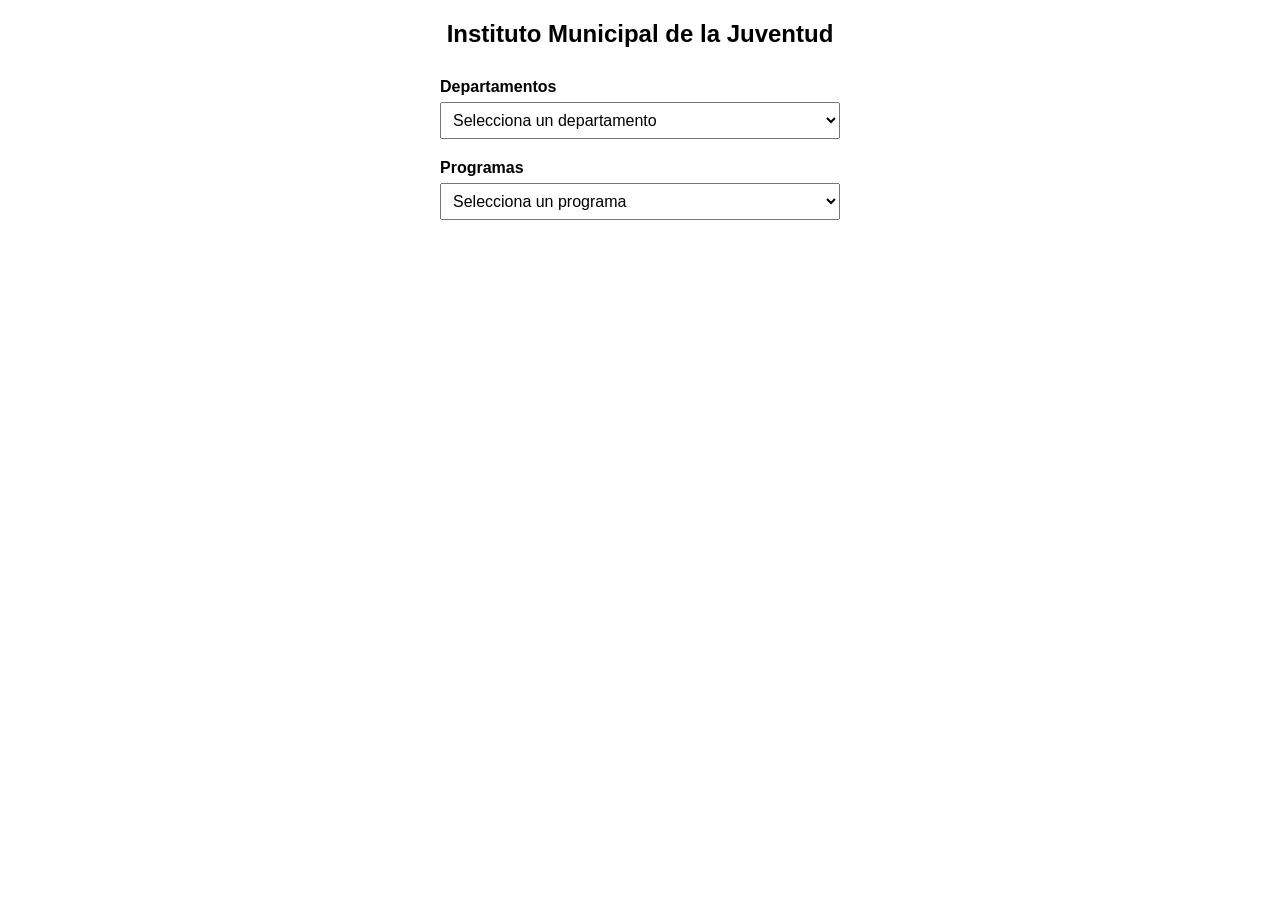
==== index.html @ 20d32fb5 "updated" ====
<!DOCTYPE html>
<html lang="es">
<head>
    <meta charset="UTF-8">
    <meta name="viewport" content="width=device-width, initial-scale=1.0">
    <title>Instituto Municipal de la Juventud</title>
    <link rel="stylesheet" href="style.css">
</head>
<body>
    <header>
        <h1>Instituto Municipal de la Juventud</h1>
    </header>

    <main>
        <div class="dropdown-container">
            <div class="dropdown">
                <label for="departamentos">Departamentos</label>
                <select id="departamentos">
                    <option value="" disabled selected>Selecciona un departamento</option>
                    <option value="servicio-social">Servicio social y prácticas</option>
                    <option value="bolsa-empleo">Bolsa de Empleo</option>
                    <option value="mercado-emprendedor">Mercado Emprendedor</option>
                    <option value="bonos-transporte">Bonos de transporte</option>
                    <option value="requisiciones">Requisiciones</option>
                </select>
            </div>

            <div class="dropdown">
                <label for="programas">Programas</label>
                <select id="programas">
                    <option value="" disabled selected>Selecciona un programa</option>
                    <option value="tarjeta-latido">Tarjeta latido joven</option>
                    <option value="descuento-ujed">Descuento UJED</option>
                    <option value="descuento-trilingue">Descuento C Universitario Trilingüe</option>
                    <option value="consultas-psicologicas">Consultas psicológicas</option>
                </select>
            </div>
        </div>
    </main>
</body>
</html>
---- style.css ----
* {
    margin: 0;
    padding: 0;
    box-sizing: border-box;
}

body {
    font-family: Arial, sans-serif;
    padding: 20px;
}

header {
    text-align: center;
    margin-bottom: 30px;
}

h1 {
    font-size: 1.5rem;
}

.dropdown-container {
    max-width: 400px;
    margin: 0 auto;
    display: flex;
    flex-direction: column;
    gap: 20px;
}

.dropdown {
    display: flex;
    flex-direction: column;
    gap: 6px;
}

label {
    font-weight: bold;
}

select {
    padding: 8px;
    font-size: 1rem;
}
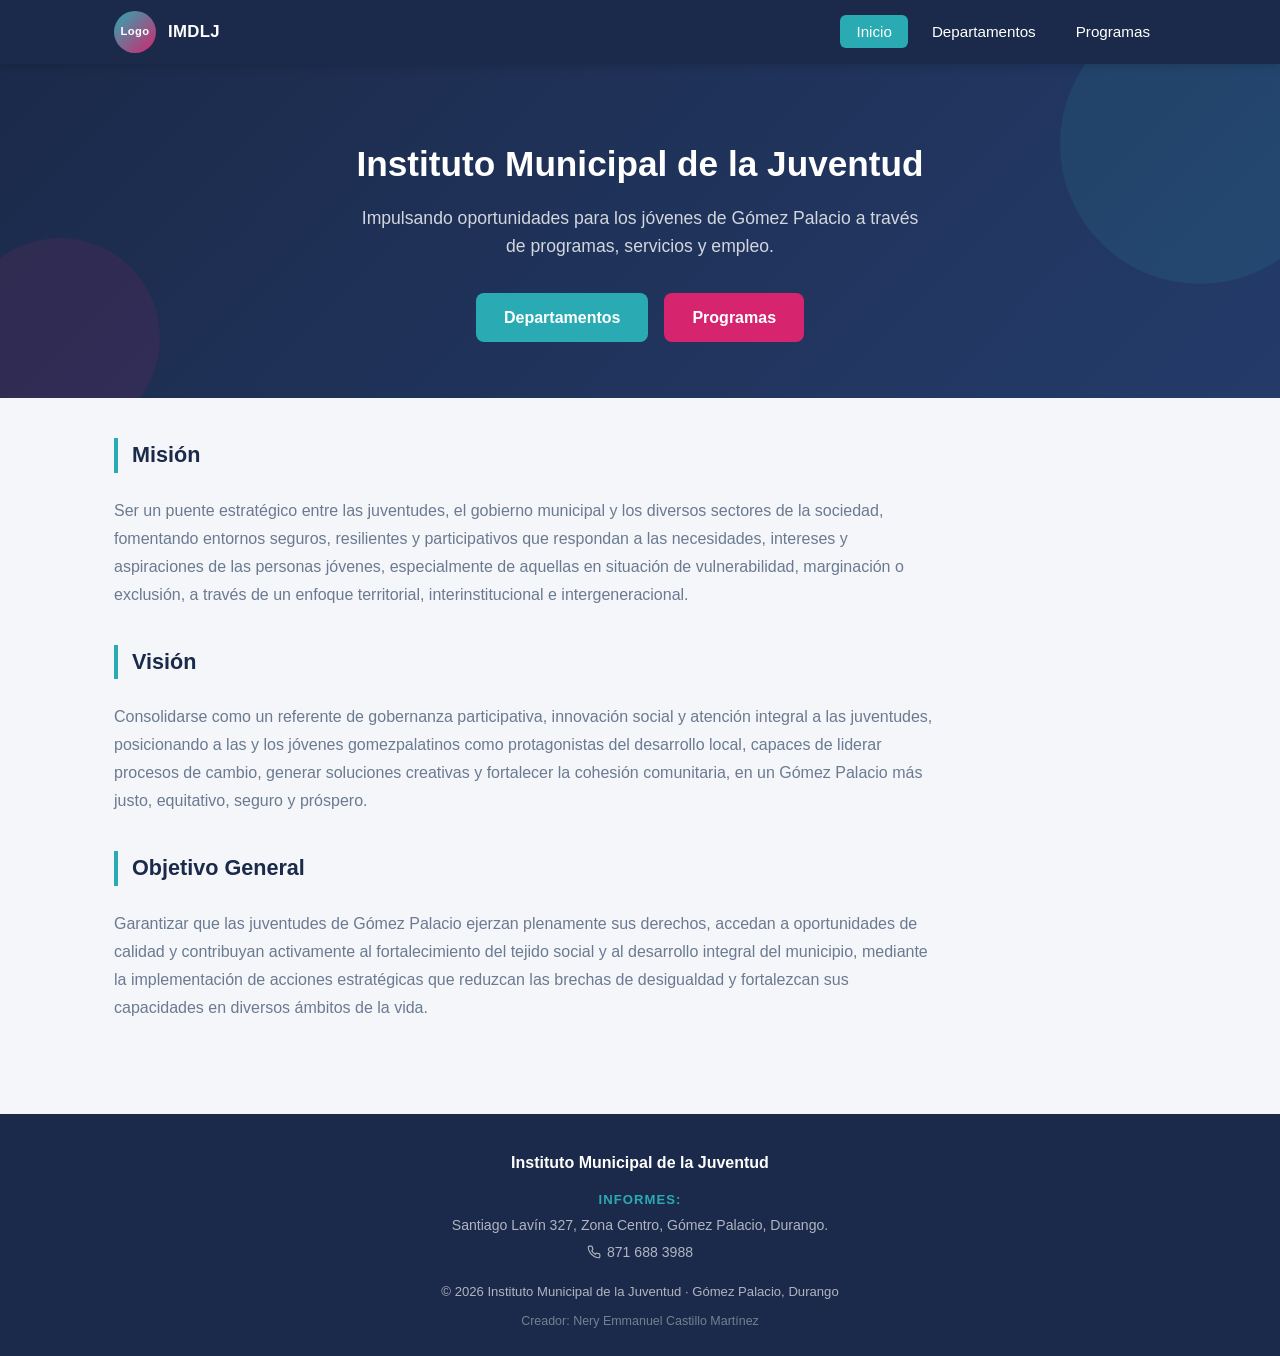
==== commit c7e46add: "I didn't do shit" ====
--- a/index.html
+++ b/index.html
@@ -3,39 +3,81 @@
 <head>
     <meta charset="UTF-8">
     <meta name="viewport" content="width=device-width, initial-scale=1.0">
+    <meta name="description" content="Instituto Municipal de la Juventud – Departamentos y programas para jóvenes en Gómez Palacio.">
     <title>Instituto Municipal de la Juventud</title>
     <link rel="stylesheet" href="style.css">
 </head>
 <body>
-    <header>
-        <h1>Instituto Municipal de la Juventud</h1>
+
+    <!-- ===== HEADER ===== -->
+    <header role="banner">
+        <div class="header-inner">
+            <a href="index.html" class="logo-area" aria-label="Inicio - Instituto Municipal de la Juventud">
+                <img src="Images/Logo.png" alt="Logo" class="logo-img" onerror="this.style.display='none'; this.nextElementSibling.style.display='flex';">
+                <div class="logo-fallback" aria-hidden="true">Logo</div>
+                <span class="logo-text">IMDLJ</span>
+            </a>
+            <nav aria-label="Navegación principal">
+                <ul>
+                    <li><a href="index.html" class="active">Inicio</a></li>
+                    <li><a href="departamentos.html">Departamentos</a></li>
+                    <li><a href="programas.html">Programas</a></li>
+                </ul>
+            </nav>
+        </div>
     </header>
 
-    <main>
-        <div class="dropdown-container">
-            <div class="dropdown">
-                <label for="departamentos">Departamentos</label>
-                <select id="departamentos">
-                    <option value="" disabled selected>Selecciona un departamento</option>
-                    <option value="servicio-social">Servicio social y prácticas</option>
-                    <option value="bolsa-empleo">Bolsa de Empleo</option>
-                    <option value="mercado-emprendedor">Mercado Emprendedor</option>
-                    <option value="bonos-transporte">Bonos de transporte</option>
-                    <option value="requisiciones">Requisiciones</option>
-                </select>
+    <!-- ===== HERO ===== -->
+    <section class="hero" aria-label="Bienvenida">
+        <h1>Instituto Municipal de la Juventud</h1>
+        <p>Impulsando oportunidades para los jóvenes de Gómez Palacio a través de programas, servicios y empleo.</p>
+
+        <div class="quick-links">
+            <a href="departamentos.html" class="quick-link-btn teal">Departamentos</a>
+            <a href="programas.html" class="quick-link-btn magenta">Programas</a>
+        </div>
+    </section>
+
+    <!-- ===== MAIN CONTENT ===== -->
+    <main class="content" id="main-content">
+
+        <section class="text-block" aria-labelledby="mision-title">
+            <h2 id="mision-title" class="section-heading">Misión</h2>
+            <p>Ser un puente estratégico entre las juventudes, el gobierno municipal y los diversos sectores de la sociedad, fomentando entornos seguros, resilientes y participativos que respondan a las necesidades, intereses y aspiraciones de las personas jóvenes, especialmente de aquellas en situación de vulnerabilidad, marginación o exclusión, a través de un enfoque territorial, interinstitucional e intergeneracional.</p>
+        </section>
+
+        <section class="text-block" aria-labelledby="vision-title">
+            <h2 id="vision-title" class="section-heading">Visión</h2>
+            <p>Consolidarse como un referente de gobernanza participativa, innovación social y atención integral a las juventudes, posicionando a las y los jóvenes gomezpalatinos como protagonistas del desarrollo local, capaces de liderar procesos de cambio, generar soluciones creativas y fortalecer la cohesión comunitaria, en un Gómez Palacio más justo, equitativo, seguro y próspero.</p>
+        </section>
+
+        <section class="text-block" aria-labelledby="objetivo-title">
+            <h2 id="objetivo-title" class="section-heading">Objetivo General</h2>
+            <p>Garantizar que las juventudes de Gómez Palacio ejerzan plenamente sus derechos, accedan a oportunidades de calidad y contribuyan activamente al fortalecimiento del tejido social y al desarrollo integral del municipio, mediante la implementación de acciones estratégicas que reduzcan las brechas de desigualdad y fortalezcan sus capacidades en diversos ámbitos de la vida.</p>
+        </section>
+
+    </main>
+
+    <!-- ===== FOOTER ===== -->
+    <footer role="contentinfo">
+        <div class="footer-inner">
+            <p class="footer-title"><strong>Instituto Municipal de la Juventud</strong></p>
+
+            <div class="footer-info">
+                <p class="footer-label">INFORMES:</p>
+                <address>
+                    Santiago Lavín 327, Zona Centro, Gómez Palacio, Durango.
+                </address>
+                <p class="footer-phone">
+                    <svg class="phone-icon" aria-hidden="true" xmlns="http://www.w3.org/2000/svg" width="14" height="14" viewBox="0 0 24 24" fill="none" stroke="currentColor" stroke-width="2" stroke-linecap="round" stroke-linejoin="round"><path d="M22 16.92v3a2 2 0 0 1-2.18 2 19.79 19.79 0 0 1-8.63-3.07 19.5 19.5 0 0 1-6-6A19.79 19.79 0 0 1 2.12 4.18 2 2 0 0 1 4.11 2h3a2 2 0 0 1 2 1.72 12.84 12.84 0 0 0 .7 2.81 2 2 0 0 1-.45 2.11L8.09 9.91a16 16 0 0 0 6 6l1.27-1.27a2 2 0 0 1 2.11-.45 12.84 12.84 0 0 0 2.81.7A2 2 0 0 1 22 16.92z"/></svg>
+                    871 688 3988
+                </p>
             </div>
 
-            <div class="dropdown">
-                <label for="programas">Programas</label>
-                <select id="programas">
-                    <option value="" disabled selected>Selecciona un programa</option>
-                    <option value="tarjeta-latido">Tarjeta latido joven</option>
-                    <option value="descuento-ujed">Descuento UJED</option>
-                    <option value="descuento-trilingue">Descuento C Universitario Trilingüe</option>
-                    <option value="consultas-psicologicas">Consultas psicológicas</option>
-                </select>
-            </div>
+            <p class="footer-copy">&copy; 2026 Instituto Municipal de la Juventud · Gómez Palacio, Durango</p>
+            <p class="footer-credit">Creador: Nery Emmanuel Castillo Martínez</p>
         </div>
-    </main>
+    </footer>
+
 </body>
 </html>
--- a/style.css
+++ b/style.css
@@ -1,42 +1,489 @@
-* {
+/* ===== RESET & BASE ===== */
+*, *::before, *::after {
     margin: 0;
     padding: 0;
     box-sizing: border-box;
 }
 
+:root {
+    --navy: #1B2A4A;
+    --teal: #2AABB3;
+    --magenta: #D6246E;
+    --green: #8BC34A;
+    --yellow: #F5C842;
+    --light: #F4F6FA;
+    --white: #FFFFFF;
+    --gray: #6B7A90;
+    --card-shadow: 0 2px 12px rgba(27, 42, 74, 0.10);
+    --card-hover-shadow: 0 6px 24px rgba(27, 42, 74, 0.18);
+    --transition: 0.3s ease;
+}
+
+html {
+    scroll-behavior: smooth;
+}
+
 body {
-    font-family: Arial, sans-serif;
-    padding: 20px;
-}
-
+    font-family: 'Segoe UI', Arial, sans-serif;
+    background: var(--light);
+    color: var(--navy);
+    line-height: 1.6;
+    min-height: 100vh;
+    display: flex;
+    flex-direction: column;
+}
+
+a {
+    text-decoration: none;
+    color: inherit;
+}
+
+/* ===== HEADER / NAV ===== */
 header {
+    background: var(--navy);
+    color: var(--white);
+    position: sticky;
+    top: 0;
+    z-index: 100;
+    box-shadow: 0 2px 8px rgba(0,0,0,0.15);
+}
+
+.header-inner {
+    max-width: 1100px;
+    margin: 0 auto;
+    padding: 0 24px;
+    display: flex;
+    align-items: center;
+    justify-content: space-between;
+    height: 64px;
+}
+
+.logo-area {
+    display: flex;
+    align-items: center;
+    gap: 12px;
+}
+
+.logo-img {
+    width: 42px;
+    height: 42px;
+    border-radius: 50%;
+    object-fit: cover;
+    flex-shrink: 0;
+}
+
+.logo-fallback {
+    width: 42px;
+    height: 42px;
+    border-radius: 50%;
+    background: linear-gradient(135deg, var(--teal), var(--magenta));
+    display: none;
+    align-items: center;
+    justify-content: center;
+    font-weight: 800;
+    font-size: 0.7rem;
+    color: var(--white);
+    flex-shrink: 0;
+    letter-spacing: 0.04em;
+}
+
+.logo-text {
+    font-size: 1.05rem;
+    font-weight: 700;
+    letter-spacing: 0.02em;
+}
+
+nav ul {
+    list-style: none;
+    display: flex;
+    gap: 8px;
+}
+
+nav a {
+    padding: 8px 16px;
+    border-radius: 6px;
+    font-size: 0.95rem;
+    font-weight: 500;
+    transition: background var(--transition), color var(--transition);
+}
+
+nav a:hover,
+nav a:focus-visible {
+    background: var(--teal);
+    color: var(--white);
+    outline: none;
+}
+
+nav a.active {
+    background: var(--teal);
+    color: var(--white);
+}
+
+/* ===== HERO SECTION ===== */
+.hero {
+    background: linear-gradient(135deg, var(--navy) 0%, #243b6a 100%);
+    color: var(--white);
     text-align: center;
-    margin-bottom: 30px;
-}
-
-h1 {
-    font-size: 1.5rem;
-}
-
-.dropdown-container {
-    max-width: 400px;
+    padding: 72px 24px 56px;
+    position: relative;
+    overflow: hidden;
+}
+
+.hero::before {
+    content: '';
+    position: absolute;
+    top: -60px;
+    right: -60px;
+    width: 280px;
+    height: 280px;
+    background: var(--teal);
+    opacity: 0.12;
+    border-radius: 50%;
+    animation: float 6s ease-in-out infinite;
+}
+
+.hero::after {
+    content: '';
+    position: absolute;
+    bottom: -40px;
+    left: -40px;
+    width: 200px;
+    height: 200px;
+    background: var(--magenta);
+    opacity: 0.10;
+    border-radius: 50%;
+    animation: float 8s ease-in-out infinite reverse;
+}
+
+@keyframes float {
+    0%, 100% { transform: translateY(0); }
+    50% { transform: translateY(-20px); }
+}
+
+.hero h1 {
+    font-size: 2.2rem;
+    font-weight: 800;
+    margin-bottom: 12px;
+    position: relative;
+    z-index: 1;
+}
+
+.hero p {
+    font-size: 1.1rem;
+    color: rgba(255,255,255,0.8);
+    max-width: 560px;
     margin: 0 auto;
+    position: relative;
+    z-index: 1;
+}
+
+/* ===== PAGE TITLE (for inner pages) ===== */
+.page-title {
+    background: linear-gradient(135deg, var(--navy) 0%, #243b6a 100%);
+    color: var(--white);
+    text-align: center;
+    padding: 44px 24px 36px;
+    position: relative;
+    overflow: hidden;
+}
+
+.page-title::before {
+    content: '';
+    position: absolute;
+    top: -40px;
+    right: -40px;
+    width: 180px;
+    height: 180px;
+    background: var(--teal);
+    opacity: 0.10;
+    border-radius: 50%;
+    animation: float 6s ease-in-out infinite;
+}
+
+.page-title h1 {
+    font-size: 1.8rem;
+    font-weight: 800;
+    position: relative;
+    z-index: 1;
+}
+
+.page-title p {
+    color: rgba(255,255,255,0.7);
+    margin-top: 6px;
+    position: relative;
+    z-index: 1;
+}
+
+/* ===== CONTENT SECTION ===== */
+.content {
+    flex: 1;
+    max-width: 1100px;
+    width: 100%;
+    margin: 0 auto;
+    padding: 40px 24px 56px;
+}
+
+.section-heading {
+    font-size: 1.35rem;
+    font-weight: 700;
+    margin-bottom: 24px;
+    padding-left: 14px;
+    border-left: 4px solid var(--teal);
+}
+
+/* ===== CARD GRID ===== */
+.card-grid {
+    display: flex;
+    flex-wrap: wrap;
+    gap: 20px;
+}
+
+.card-grid + .section-heading {
+    margin-top: 48px;
+}
+
+/* ===== CARDS ===== */
+.card {
+    flex: 1 1 260px;
+    max-width: 340px;
+    background: var(--white);
+    border-radius: 10px;
+    box-shadow: var(--card-shadow);
+    padding: 28px 24px 22px;
     display: flex;
     flex-direction: column;
-    gap: 20px;
-}
-
-.dropdown {
+    gap: 10px;
+    transition: transform var(--transition), box-shadow var(--transition);
+    cursor: pointer;
+    position: relative;
+    overflow: hidden;
+    animation: fadeUp 0.5s ease both;
+}
+
+.card:nth-child(1) { animation-delay: 0.05s; }
+.card:nth-child(2) { animation-delay: 0.10s; }
+.card:nth-child(3) { animation-delay: 0.15s; }
+.card:nth-child(4) { animation-delay: 0.20s; }
+.card:nth-child(5) { animation-delay: 0.25s; }
+
+@keyframes fadeUp {
+    from {
+        opacity: 0;
+        transform: translateY(18px);
+    }
+    to {
+        opacity: 1;
+        transform: translateY(0);
+    }
+}
+
+.card::before {
+    content: '';
+    position: absolute;
+    top: 0;
+    left: 0;
+    width: 100%;
+    height: 4px;
+    background: var(--teal);
+    transform: scaleX(0);
+    transform-origin: left;
+    transition: transform var(--transition);
+}
+
+.card:hover::before,
+.card:focus-within::before {
+    transform: scaleX(1);
+}
+
+.card:hover,
+.card:focus-within {
+    transform: translateY(-4px);
+    box-shadow: var(--card-hover-shadow);
+}
+
+.card-icon {
+    width: 40px;
+    height: 40px;
+    border-radius: 8px;
+    display: flex;
+    align-items: center;
+    justify-content: center;
+    font-size: 1.2rem;
+    flex-shrink: 0;
+}
+
+.card-icon.teal    { background: rgba(42,171,179,0.14); color: var(--teal); }
+.card-icon.magenta { background: rgba(214,36,110,0.12); color: var(--magenta); }
+.card-icon.green   { background: rgba(139,195,74,0.15); color: var(--green); }
+.card-icon.yellow  { background: rgba(245,200,66,0.18); color: #b8960e; }
+.card-icon.navy    { background: rgba(27,42,74,0.10);  color: var(--navy); }
+
+.card h3 {
+    font-size: 1.05rem;
+    font-weight: 700;
+}
+
+.card p {
+    font-size: 0.9rem;
+    color: var(--gray);
+    flex: 1;
+}
+
+.card-link {
+    display: inline-flex;
+    align-items: center;
+    gap: 4px;
+    font-size: 0.88rem;
+    font-weight: 600;
+    color: var(--teal);
+    margin-top: 4px;
+    transition: gap var(--transition);
+}
+
+.card:hover .card-link {
+    gap: 8px;
+}
+
+.card-link::after {
+    content: '→';
+}
+
+/* ===== QUICK LINKS (home page) ===== */
+.quick-links {
+    display: flex;
+    gap: 16px;
+    margin-top: 32px;
+    justify-content: center;
+    flex-wrap: wrap;
+}
+
+.quick-link-btn {
+    display: inline-block;
+    padding: 12px 28px;
+    border-radius: 8px;
+    font-weight: 600;
+    font-size: 1rem;
+    transition: transform var(--transition), box-shadow var(--transition);
+}
+
+.quick-link-btn:hover,
+.quick-link-btn:focus-visible {
+    transform: translateY(-2px);
+    box-shadow: 0 4px 14px rgba(0,0,0,0.15);
+    outline: none;
+}
+
+.quick-link-btn.teal {
+    background: var(--teal);
+    color: var(--white);
+}
+
+.quick-link-btn.magenta {
+    background: var(--magenta);
+    color: var(--white);
+}
+
+/* ===== TEXT BLOCKS (index page) ===== */
+.text-block {
+    margin-bottom: 36px;
+    animation: fadeUp 0.5s ease both;
+}
+
+.text-block:nth-of-type(1) { animation-delay: 0.05s; }
+.text-block:nth-of-type(2) { animation-delay: 0.15s; }
+.text-block:nth-of-type(3) { animation-delay: 0.25s; }
+
+.text-block p {
+    font-size: 1rem;
+    color: var(--gray);
+    line-height: 1.75;
+    max-width: 820px;
+}
+
+/* ===== FOOTER ===== */
+footer {
+    background: var(--navy);
+    color: rgba(255,255,255,0.65);
+    text-align: center;
+    padding: 36px 24px 24px;
+    font-size: 0.88rem;
+    margin-top: auto;
+}
+
+.footer-inner {
+    max-width: 700px;
+    margin: 0 auto;
     display: flex;
     flex-direction: column;
+    gap: 10px;
+}
+
+footer strong {
+    color: var(--white);
+}
+
+.footer-title {
+    font-size: 1rem;
+    margin-bottom: 4px;
+}
+
+.footer-info {
+    display: flex;
+    flex-direction: column;
+    gap: 4px;
+}
+
+.footer-label {
+    font-weight: 700;
+    color: var(--teal);
+    font-size: 0.82rem;
+    letter-spacing: 0.08em;
+}
+
+footer address {
+    font-style: normal;
+}
+
+.footer-phone {
+    display: inline-flex;
+    align-items: center;
     gap: 6px;
-}
-
-label {
-    font-weight: bold;
-}
-
-select {
-    padding: 8px;
-    font-size: 1rem;
-}
+    justify-content: center;
+}
+
+.phone-icon {
+    flex-shrink: 0;
+}
+
+.footer-copy {
+    margin-top: 8px;
+    font-size: 0.82rem;
+}
+
+.footer-credit {
+    font-size: 0.78rem;
+    color: rgba(255,255,255,0.4);
+}
+
+/* ===== RESPONSIVE ===== */
+@media (max-width: 680px) {
+    .header-inner {
+        flex-direction: column;
+        height: auto;
+        padding: 12px 16px;
+        gap: 8px;
+    }
+    nav ul {
+        flex-wrap: wrap;
+        justify-content: center;
+    }
+    .hero {
+        padding: 48px 16px 36px;
+    }
+    .hero h1 {
+        font-size: 1.6rem;
+    }
+    .card {
+        max-width: 100%;
+    }
+}
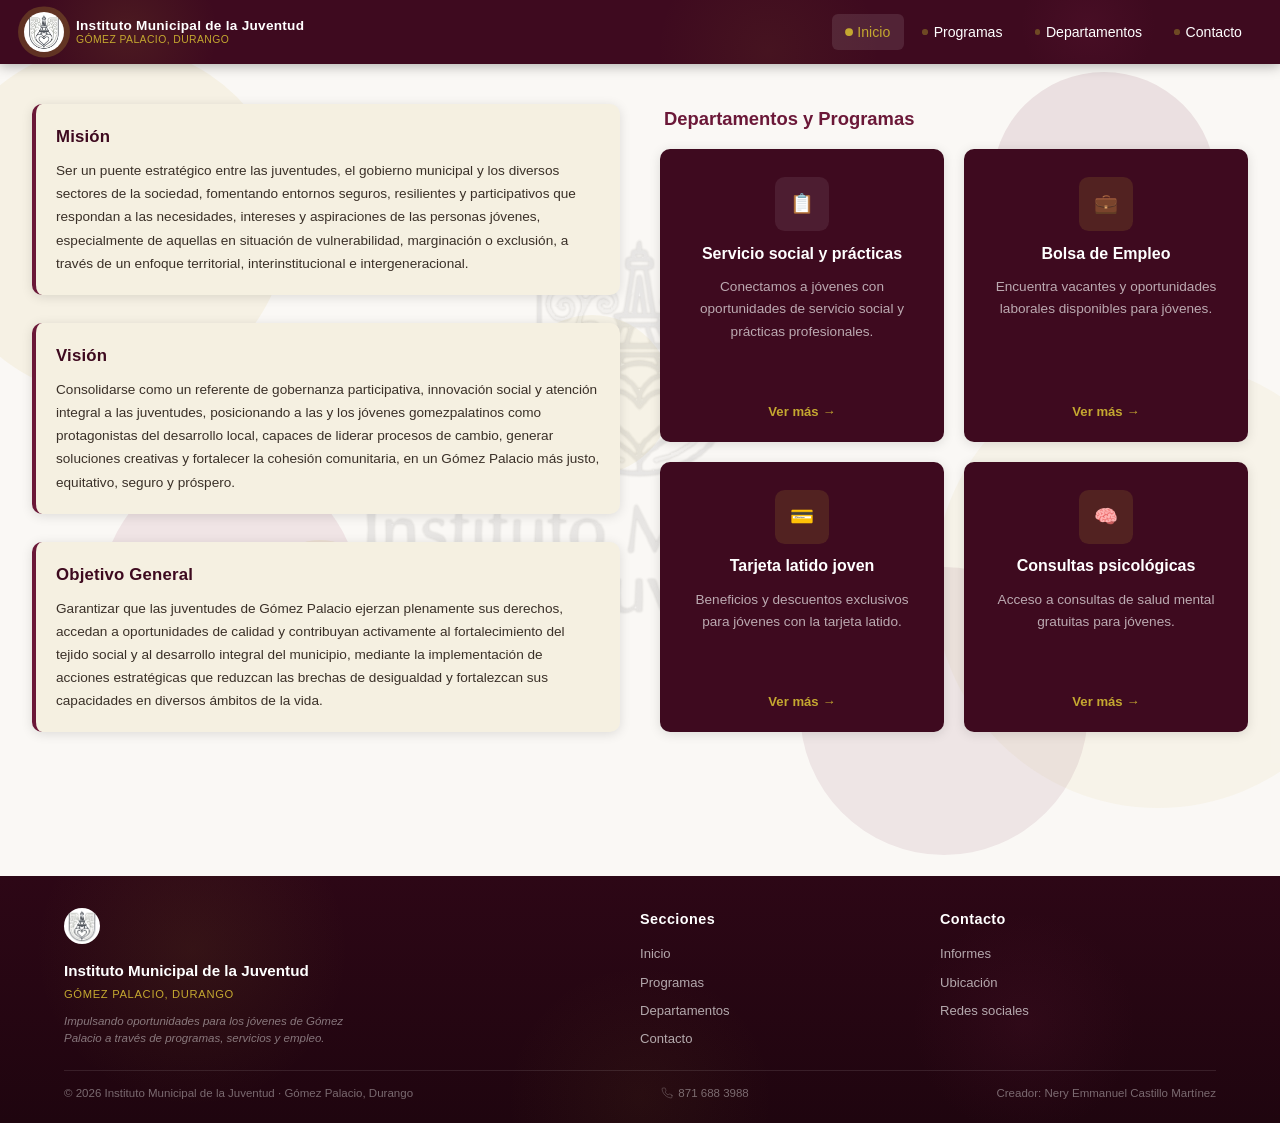
==== commit 7309ad83: "updated" ====
--- a/index.html
+++ b/index.html
@@ -1,83 +1,185 @@
 <!DOCTYPE html>
 <html lang="es">
+
 <head>
     <meta charset="UTF-8">
     <meta name="viewport" content="width=device-width, initial-scale=1.0">
-    <meta name="description" content="Instituto Municipal de la Juventud – Departamentos y programas para jóvenes en Gómez Palacio.">
+    <meta name="description"
+        content="Instituto Municipal de la Juventud – Departamentos y programas para jóvenes en Gómez Palacio.">
     <title>Instituto Municipal de la Juventud</title>
     <link rel="stylesheet" href="style.css">
 </head>
+
 <body>
+
+    <!-- ===== DECORATIVE BACKGROUND CIRCLES ===== -->
+    <div class="bg-circles" aria-hidden="true">
+        <div class="circle c1"></div>
+        <div class="circle c2"></div>
+        <div class="circle c3"></div>
+        <div class="circle c4"></div>
+        <div class="circle c5"></div>
+        <div class="circle c6"></div>
+        <div class="circle c7"></div>
+    </div>
 
     <!-- ===== HEADER ===== -->
     <header role="banner">
         <div class="header-inner">
             <a href="index.html" class="logo-area" aria-label="Inicio - Instituto Municipal de la Juventud">
-                <img src="Images/Logo.png" alt="Logo" class="logo-img" onerror="this.style.display='none'; this.nextElementSibling.style.display='flex';">
+                <img src="Images/Logo2.png" alt="Logo" class="logo-img"
+                    onerror="this.style.display='none'; this.nextElementSibling.style.display='flex';">
                 <div class="logo-fallback" aria-hidden="true">Logo</div>
-                <span class="logo-text">IMDLJ</span>
+                <div class="logo-text-group">
+                    <span class="logo-title">Instituto Municipal de la Juventud</span>
+                    <span class="logo-subtitle">Gómez Palacio, Durango</span>
+                </div>
             </a>
             <nav aria-label="Navegación principal">
                 <ul>
                     <li><a href="index.html" class="active">Inicio</a></li>
+                    <li><a href="programas.html">Programas</a></li>
                     <li><a href="departamentos.html">Departamentos</a></li>
-                    <li><a href="programas.html">Programas</a></li>
+                    <li><a href="contactos.html">Contacto</a></li>
                 </ul>
             </nav>
         </div>
     </header>
 
-    <!-- ===== HERO ===== -->
-    <section class="hero" aria-label="Bienvenida">
-        <h1>Instituto Municipal de la Juventud</h1>
-        <p>Impulsando oportunidades para los jóvenes de Gómez Palacio a través de programas, servicios y empleo.</p>
+    <!-- ===== LANDING LAYOUT ===== -->
+    <main class="landing" id="main-content">
 
-        <div class="quick-links">
-            <a href="departamentos.html" class="quick-link-btn teal">Departamentos</a>
-            <a href="programas.html" class="quick-link-btn magenta">Programas</a>
+        <!-- Left column: Misión / Visión / Objetivo -->
+        <div class="text-column">
+
+            <section class="text-block" aria-labelledby="mision-title">
+                <h2 id="mision-title">Misión</h2>
+                <p>Ser un puente estratégico entre las juventudes, el gobierno municipal y los diversos sectores de la
+                    sociedad, fomentando entornos seguros, resilientes y participativos que respondan a las necesidades,
+                    intereses y aspiraciones de las personas jóvenes, especialmente de aquellas en situación de
+                    vulnerabilidad, marginación o exclusión, a través de un enfoque territorial, interinstitucional e
+                    intergeneracional.</p>
+            </section>
+
+            <section class="text-block" aria-labelledby="vision-title">
+                <h2 id="vision-title">Visión</h2>
+                <p>Consolidarse como un referente de gobernanza participativa, innovación social y atención integral a
+                    las juventudes, posicionando a las y los jóvenes gomezpalatinos como protagonistas del desarrollo
+                    local, capaces de liderar procesos de cambio, generar soluciones creativas y fortalecer la cohesión
+                    comunitaria, en un Gómez Palacio más justo, equitativo, seguro y próspero.</p>
+            </section>
+
+            <section class="text-block" aria-labelledby="objetivo-title">
+                <h2 id="objetivo-title">Objetivo General</h2>
+                <p>Garantizar que las juventudes de Gómez Palacio ejerzan plenamente sus derechos, accedan a
+                    oportunidades de calidad y contribuyan activamente al fortalecimiento del tejido social y al
+                    desarrollo integral del municipio, mediante la implementación de acciones estratégicas que reduzcan
+                    las brechas de desigualdad y fortalezcan sus capacidades en diversos ámbitos de la vida.</p>
+            </section>
+
         </div>
-    </section>
 
-    <!-- ===== MAIN CONTENT ===== -->
-    <main class="content" id="main-content">
+        <!-- Right column: 4 cards in a grid -->
+        <div class="cards-column" aria-label="Departamentos y Programas">
 
-        <section class="text-block" aria-labelledby="mision-title">
-            <h2 id="mision-title" class="section-heading">Misión</h2>
-            <p>Ser un puente estratégico entre las juventudes, el gobierno municipal y los diversos sectores de la sociedad, fomentando entornos seguros, resilientes y participativos que respondan a las necesidades, intereses y aspiraciones de las personas jóvenes, especialmente de aquellas en situación de vulnerabilidad, marginación o exclusión, a través de un enfoque territorial, interinstitucional e intergeneracional.</p>
-        </section>
+            <h2 class="cards-column-title">Departamentos y Programas</h2>
 
-        <section class="text-block" aria-labelledby="vision-title">
-            <h2 id="vision-title" class="section-heading">Visión</h2>
-            <p>Consolidarse como un referente de gobernanza participativa, innovación social y atención integral a las juventudes, posicionando a las y los jóvenes gomezpalatinos como protagonistas del desarrollo local, capaces de liderar procesos de cambio, generar soluciones creativas y fortalecer la cohesión comunitaria, en un Gómez Palacio más justo, equitativo, seguro y próspero.</p>
-        </section>
+            <div class="cards-static-grid" role="list">
 
-        <section class="text-block" aria-labelledby="objetivo-title">
-            <h2 id="objetivo-title" class="section-heading">Objetivo General</h2>
-            <p>Garantizar que las juventudes de Gómez Palacio ejerzan plenamente sus derechos, accedan a oportunidades de calidad y contribuyan activamente al fortalecimiento del tejido social y al desarrollo integral del municipio, mediante la implementación de acciones estratégicas que reduzcan las brechas de desigualdad y fortalezcan sus capacidades en diversos ámbitos de la vida.</p>
-        </section>
+                <article class="card" role="listitem" tabindex="0"
+                    onclick="location.href='departamentos.html#servicio-social'">
+                    <div class="card-icon teal" aria-hidden="true">📋</div>
+                    <h3>Servicio social y prácticas</h3>
+                    <p>Conectamos a jóvenes con oportunidades de servicio social y prácticas profesionales.</p>
+                    <span class="card-link" aria-label="Ver más sobre servicio social">Ver más</span>
+                </article>
+
+                <article class="card" role="listitem" tabindex="0"
+                    onclick="location.href='departamentos.html#bolsa-empleo'">
+                    <div class="card-icon magenta" aria-hidden="true">💼</div>
+                    <h3>Bolsa de Empleo</h3>
+                    <p>Encuentra vacantes y oportunidades laborales disponibles para jóvenes.</p>
+                    <span class="card-link" aria-label="Ver más sobre bolsa de empleo">Ver más</span>
+                </article>
+
+                <article class="card" role="listitem" tabindex="0"
+                    onclick="location.href='programas.html#tarjeta-latido'">
+                    <div class="card-icon yellow" aria-hidden="true">💳</div>
+                    <h3>Tarjeta latido joven</h3>
+                    <p>Beneficios y descuentos exclusivos para jóvenes con la tarjeta latido.</p>
+                    <span class="card-link" aria-label="Ver más sobre tarjeta latido">Ver más</span>
+                </article>
+
+                <article class="card" role="listitem" tabindex="0"
+                    onclick="location.href='programas.html#consultas-psicologicas'">
+                    <div class="card-icon magenta" aria-hidden="true">🧠</div>
+                    <h3>Consultas psicológicas</h3>
+                    <p>Acceso a consultas de salud mental gratuitas para jóvenes.</p>
+                    <span class="card-link" aria-label="Ver más sobre consultas psicológicas">Ver más</span>
+                </article>
+
+            </div>
+
+        </div>
 
     </main>
 
+    <!-- ===== SPACER ===== -->
+    <div class="landing-spacer" aria-hidden="true"></div>
+
     <!-- ===== FOOTER ===== -->
     <footer role="contentinfo">
-        <div class="footer-inner">
-            <p class="footer-title"><strong>Instituto Municipal de la Juventud</strong></p>
+        <div class="footer-grid">
 
-            <div class="footer-info">
-                <p class="footer-label">INFORMES:</p>
-                <address>
-                    Santiago Lavín 327, Zona Centro, Gómez Palacio, Durango.
-                </address>
-                <p class="footer-phone">
-                    <svg class="phone-icon" aria-hidden="true" xmlns="http://www.w3.org/2000/svg" width="14" height="14" viewBox="0 0 24 24" fill="none" stroke="currentColor" stroke-width="2" stroke-linecap="round" stroke-linejoin="round"><path d="M22 16.92v3a2 2 0 0 1-2.18 2 19.79 19.79 0 0 1-8.63-3.07 19.5 19.5 0 0 1-6-6A19.79 19.79 0 0 1 2.12 4.18 2 2 0 0 1 4.11 2h3a2 2 0 0 1 2 1.72 12.84 12.84 0 0 0 .7 2.81 2 2 0 0 1-.45 2.11L8.09 9.91a16 16 0 0 0 6 6l1.27-1.27a2 2 0 0 1 2.11-.45 12.84 12.84 0 0 0 2.81.7A2 2 0 0 1 22 16.92z"/></svg>
-                    871 688 3988
-                </p>
+            <!-- Brand column -->
+            <div class="footer-brand">
+                <img src="Images/Logo2.png" alt="Logo" class="footer-logo"
+                    onerror="this.style.display='none'; this.nextElementSibling.style.display='flex';">
+                <div class="footer-logo-fallback" aria-hidden="true">Logo</div>
+                <p class="footer-brand-name">Instituto Municipal de la Juventud</p>
+                <p class="footer-brand-location">Gómez Palacio, Durango</p>
+                <p class="footer-quote">Impulsando oportunidades para los jóvenes de Gómez Palacio a través de
+                    programas, servicios y empleo.</p>
             </div>
 
-            <p class="footer-copy">&copy; 2026 Instituto Municipal de la Juventud · Gómez Palacio, Durango</p>
-            <p class="footer-credit">Creador: Nery Emmanuel Castillo Martínez</p>
+            <!-- Sections column -->
+            <div class="footer-col">
+                <h4>Secciones</h4>
+                <ul>
+                    <li><a href="index.html">Inicio</a></li>
+                    <li><a href="programas.html">Programas</a></li>
+                    <li><a href="departamentos.html">Departamentos</a></li>
+                    <li><a href="contactos.html">Contacto</a></li>
+                </ul>
+            </div>
+
+            <!-- Contact column -->
+            <div class="footer-col">
+                <h4>Contacto</h4>
+                <ul>
+                    <li><a href="contactos.html">Informes</a></li>
+                    <li><a href="contactos.html">Ubicación</a></li>
+                    <li><a href="contactos.html">Redes sociales</a></li>
+                </ul>
+            </div>
+
+        </div>
+
+        <div class="footer-bottom">
+            <p>&copy; 2026 Instituto Municipal de la Juventud · Gómez Palacio, Durango</p>
+            <p class="footer-phone">
+                <svg class="phone-icon" aria-hidden="true" xmlns="http://www.w3.org/2000/svg" width="12" height="12"
+                    viewBox="0 0 24 24" fill="none" stroke="currentColor" stroke-width="2" stroke-linecap="round"
+                    stroke-linejoin="round">
+                    <path
+                        d="M22 16.92v3a2 2 0 0 1-2.18 2 19.79 19.79 0 0 1-8.63-3.07 19.5 19.5 0 0 1-6-6A19.79 19.79 0 0 1 2.12 4.18 2 2 0 0 1 4.11 2h3a2 2 0 0 1 2 1.72 12.84 12.84 0 0 0 .7 2.81 2 2 0 0 1-.45 2.11L8.09 9.91a16 16 0 0 0 6 6l1.27-1.27a2 2 0 0 1 2.11-.45 12.84 12.84 0 0 0 2.81.7A2 2 0 0 1 22 16.92z" />
+                </svg>
+                871 688 3988
+            </p>
+            <p>Creador: Nery Emmanuel Castillo Martínez</p>
         </div>
     </footer>
 
 </body>
-</html>
+
+</html>
--- a/style.css
+++ b/style.css
@@ -6,17 +6,28 @@
 }
 
 :root {
-    --navy: #1B2A4A;
-    --teal: #2AABB3;
-    --magenta: #D6246E;
-    --green: #8BC34A;
-    --yellow: #F5C842;
-    --light: #F4F6FA;
-    --white: #FFFFFF;
-    --gray: #6B7A90;
-    --card-shadow: 0 2px 12px rgba(27, 42, 74, 0.10);
-    --card-hover-shadow: 0 6px 24px rgba(27, 42, 74, 0.18);
-    --transition: 0.3s ease;
+    font-size: 16px;
+
+    /* — Palette — */
+    --burgundy-deep:  #3E0A1F;
+    --burgundy:       #6B1838;
+    --burgundy-light: #8C2A50;
+    --gold:           #C4A830;
+    --gold-dim:       #9E8828;
+    --black:          #0D0D0D;
+    --off-black:      #1A1A1A;
+    --white:          #FFFFFF;
+    --off-white:      #FAF8F5;
+    --gray:           #6B6B6B;
+    --gray-light:     #B5B5B5;
+
+    /* — Shadows — */
+    --card-shadow:       0 2px 12px rgba(0, 0, 0, 0.12);
+    --card-hover-shadow: 0 8px 32px rgba(62, 10, 31, 0.22);
+
+    /* — Transitions — */
+    --ease: 0.3s ease;
+    --ease-slow: 0.5s ease;
 }
 
 html {
@@ -25,12 +36,39 @@
 
 body {
     font-family: 'Segoe UI', Arial, sans-serif;
-    background: var(--light);
-    color: var(--navy);
+    background: var(--off-white);
+    color: var(--black);
     line-height: 1.6;
     min-height: 100vh;
     display: flex;
     flex-direction: column;
+    position: relative;
+}
+
+/* — Logo watermark behind page content — */
+body::before {
+    content: '';
+    position: fixed;
+    top: 50%;
+    left: 50%;
+    transform: translate(-50%, -50%);
+    width: min(100vw, 100vh);
+    height: min(100vw, 100vh);
+    background: url('Images/Logo.png') center / contain no-repeat;
+    opacity: 0.10;
+    pointer-events: none;
+    z-index: 0;
+}
+
+/* — Decorative circles are in HTML (.bg-circles container) — */
+body::after {
+    display: none;
+}
+
+/* Ensure all direct children sit above the pseudo-elements */
+body > * {
+    position: relative;
+    z-index: 1;
 }
 
 a {
@@ -38,245 +76,264 @@
     color: inherit;
 }
 
-/* ===== HEADER / NAV ===== */
+/* ========================================================================
+   HEADER / NAV
+   ======================================================================== */
 header {
-    background: var(--navy);
+    background:
+        radial-gradient(circle 8rem at 10% 50%, rgba(196,168,48,0.10), transparent 70%),
+        radial-gradient(circle 6rem at 85% 40%, rgba(140,42,80,0.12), transparent 70%),
+        radial-gradient(circle 10rem at 60% 80%, rgba(196,168,48,0.06), transparent 70%),
+        var(--burgundy-deep);
     color: var(--white);
     position: sticky;
     top: 0;
     z-index: 100;
-    box-shadow: 0 2px 8px rgba(0,0,0,0.15);
+    box-shadow: 0 2px 12px rgba(0, 0, 0, 0.3);
 }
 
 .header-inner {
-    max-width: 1100px;
+    max-width: 90rem;
     margin: 0 auto;
-    padding: 0 24px;
+    padding: 0 1.5rem;
     display: flex;
     align-items: center;
     justify-content: space-between;
-    height: 64px;
-}
-
+    height: 4rem;
+    gap: 1.5rem;
+}
+
+/* — Logo cluster — */
 .logo-area {
     display: flex;
     align-items: center;
-    gap: 12px;
+    gap: 0.75rem;
+    flex-shrink: 0;
+    position: relative;
+}
+
+/* Gold circle behind the header logo */
+.logo-area::before {
+    content: '';
+    position: absolute;
+    left: -0.35rem;
+    top: 50%;
+    transform: translateY(-50%);
+    width: 3.2rem;
+    height: 3.2rem;
+    border-radius: 50%;
+    background: var(--gold);
+    opacity: 0.25;
+    z-index: 0;
+    pointer-events: none;
+}
+
+.logo-area > * {
+    position: relative;
+    z-index: 1;
 }
 
 .logo-img {
-    width: 42px;
-    height: 42px;
+    width: 2.5rem;
+    height: 2.5rem;
     border-radius: 50%;
     object-fit: cover;
     flex-shrink: 0;
 }
 
 .logo-fallback {
-    width: 42px;
-    height: 42px;
+    width: 2.5rem;
+    height: 2.5rem;
     border-radius: 50%;
-    background: linear-gradient(135deg, var(--teal), var(--magenta));
+    background: var(--burgundy);
     display: none;
     align-items: center;
     justify-content: center;
     font-weight: 800;
-    font-size: 0.7rem;
+    font-size: 0.65rem;
     color: var(--white);
     flex-shrink: 0;
     letter-spacing: 0.04em;
 }
 
-.logo-text {
+.logo-text-group {
+    display: flex;
+    flex-direction: column;
+    line-height: 1.2;
+}
+
+.logo-title {
+    font-size: 0.85rem;
+    font-weight: 700;
+    letter-spacing: 0.02em;
+}
+
+.logo-subtitle {
+    font-size: 0.65rem;
+    color: var(--gold);
+    font-weight: 500;
+    letter-spacing: 0.04em;
+    text-transform: uppercase;
+}
+
+/* — Navigation — */
+nav ul {
+    list-style: none;
+    display: flex;
+    gap: 0.25rem;
+    align-items: center;
+}
+
+nav a {
+    padding: 0.5em 1em;
+    border-radius: 0.375rem;
+    font-size: 0.88rem;
+    font-weight: 500;
+    transition: background var(--ease), color var(--ease), transform var(--ease);
+    position: relative;
+    display: inline-flex;
+    align-items: center;
+    gap: 0.4em;
+}
+
+nav a::before {
+    content: '';
+    width: 0.4em;
+    height: 0.4em;
+    border-radius: 50%;
+    background: var(--gold-dim);
+    opacity: 0.5;
+    transition: opacity var(--ease), background var(--ease), transform var(--ease);
+    flex-shrink: 0;
+}
+
+nav a:hover::before,
+nav a:focus-visible::before,
+nav a.active::before {
+    opacity: 1;
+    background: var(--gold);
+    transform: scale(1.3);
+}
+
+nav a:hover,
+nav a:focus-visible {
+    background: rgba(255, 255, 255, 0.08);
+    color: var(--gold);
+    outline: none;
+}
+
+nav a.active {
+    background: rgba(255, 255, 255, 0.1);
+    color: var(--gold);
+}
+
+/* — Header tagline (hidden / moved to footer) — */
+.header-tagline {
+    display: none;
+}
+
+/* ========================================================================
+   HERO / LANDING SECTION  (index only)
+   ======================================================================== */
+.landing {
+    display: grid;
+    grid-template-columns: 1fr 1fr;
+    gap: 2.5rem;
+    max-width: 90rem;
+    width: 100%;
+    margin: 0 auto;
+    padding: 2.5rem 2rem 3rem;
+    flex: 1;
+}
+
+/* — Left column: text blocks — */
+.text-column {
+    display: flex;
+    flex-direction: column;
+    gap: 1.75rem;
+}
+
+.text-block {
+    background: #F5F0E1;
+    border-radius: 0.625rem;
+    padding: 1.25rem 1.25rem;
+    box-shadow: var(--card-shadow);
+    border-left: 4px solid var(--burgundy);
+    animation: fadeUp 0.5s ease both;
+    transition: box-shadow var(--ease), transform var(--ease);
+}
+
+.text-block:hover {
+    box-shadow: var(--card-hover-shadow);
+    transform: translateY(-2px);
+}
+
+.text-block:nth-child(1) { animation-delay: 0.08s; }
+.text-block:nth-child(2) { animation-delay: 0.18s; }
+.text-block:nth-child(3) { animation-delay: 0.28s; }
+
+.text-block h2 {
     font-size: 1.05rem;
     font-weight: 700;
-    letter-spacing: 0.02em;
-}
-
-nav ul {
-    list-style: none;
-    display: flex;
-    gap: 8px;
-}
-
-nav a {
-    padding: 8px 16px;
-    border-radius: 6px;
-    font-size: 0.95rem;
-    font-weight: 500;
-    transition: background var(--transition), color var(--transition);
-}
-
-nav a:hover,
-nav a:focus-visible {
-    background: var(--teal);
-    color: var(--white);
-    outline: none;
-}
-
-nav a.active {
-    background: var(--teal);
-    color: var(--white);
-}
-
-/* ===== HERO SECTION ===== */
-.hero {
-    background: linear-gradient(135deg, var(--navy) 0%, #243b6a 100%);
-    color: var(--white);
+    color: var(--burgundy-deep);
+    margin-bottom: 0.5em;
+    letter-spacing: 0.01em;
+}
+
+.text-block p {
+    font-size: 0.85rem;
+    color: #3A3028;
+    line-height: 1.7;
+}
+
+/* — Right column: cards — */
+.cards-column {
+    display: flex;
+    flex-direction: column;
+}
+
+.cards-column-title {
+    font-size: 1.15rem;
+    font-weight: 700;
+    color: var(--burgundy);
+    margin-bottom: 1rem;
+    padding-left: 0.25rem;
+}
+
+.cards-static-grid {
+    display: grid;
+    grid-template-columns: 1fr 1fr;
+    gap: 1.25rem;
+    flex: 1;
+}
+
+/* ========================================================================
+   CARDS  (shared by departamentos / programas / index)
+   ======================================================================== */
+.card {
+    background: var(--burgundy-deep);
+    border-radius: 0.625rem;
+    box-shadow: var(--card-shadow);
+    padding: 1.75em 1.25em 1.25em;
+    display: flex;
+    flex-direction: column;
+    align-items: center;
     text-align: center;
-    padding: 72px 24px 56px;
+    gap: 0.6em;
+    cursor: pointer;
     position: relative;
     overflow: hidden;
-}
-
-.hero::before {
-    content: '';
-    position: absolute;
-    top: -60px;
-    right: -60px;
-    width: 280px;
-    height: 280px;
-    background: var(--teal);
-    opacity: 0.12;
-    border-radius: 50%;
-    animation: float 6s ease-in-out infinite;
-}
-
-.hero::after {
-    content: '';
-    position: absolute;
-    bottom: -40px;
-    left: -40px;
-    width: 200px;
-    height: 200px;
-    background: var(--magenta);
-    opacity: 0.10;
-    border-radius: 50%;
-    animation: float 8s ease-in-out infinite reverse;
-}
-
-@keyframes float {
-    0%, 100% { transform: translateY(0); }
-    50% { transform: translateY(-20px); }
-}
-
-.hero h1 {
-    font-size: 2.2rem;
-    font-weight: 800;
-    margin-bottom: 12px;
-    position: relative;
-    z-index: 1;
-}
-
-.hero p {
-    font-size: 1.1rem;
-    color: rgba(255,255,255,0.8);
-    max-width: 560px;
-    margin: 0 auto;
-    position: relative;
-    z-index: 1;
-}
-
-/* ===== PAGE TITLE (for inner pages) ===== */
-.page-title {
-    background: linear-gradient(135deg, var(--navy) 0%, #243b6a 100%);
-    color: var(--white);
-    text-align: center;
-    padding: 44px 24px 36px;
-    position: relative;
-    overflow: hidden;
-}
-
-.page-title::before {
-    content: '';
-    position: absolute;
-    top: -40px;
-    right: -40px;
-    width: 180px;
-    height: 180px;
-    background: var(--teal);
-    opacity: 0.10;
-    border-radius: 50%;
-    animation: float 6s ease-in-out infinite;
-}
-
-.page-title h1 {
-    font-size: 1.8rem;
-    font-weight: 800;
-    position: relative;
-    z-index: 1;
-}
-
-.page-title p {
-    color: rgba(255,255,255,0.7);
-    margin-top: 6px;
-    position: relative;
-    z-index: 1;
-}
-
-/* ===== CONTENT SECTION ===== */
-.content {
-    flex: 1;
-    max-width: 1100px;
-    width: 100%;
-    margin: 0 auto;
-    padding: 40px 24px 56px;
-}
-
-.section-heading {
-    font-size: 1.35rem;
-    font-weight: 700;
-    margin-bottom: 24px;
-    padding-left: 14px;
-    border-left: 4px solid var(--teal);
-}
-
-/* ===== CARD GRID ===== */
-.card-grid {
-    display: flex;
-    flex-wrap: wrap;
-    gap: 20px;
-}
-
-.card-grid + .section-heading {
-    margin-top: 48px;
-}
-
-/* ===== CARDS ===== */
-.card {
-    flex: 1 1 260px;
-    max-width: 340px;
-    background: var(--white);
-    border-radius: 10px;
-    box-shadow: var(--card-shadow);
-    padding: 28px 24px 22px;
-    display: flex;
-    flex-direction: column;
-    gap: 10px;
-    transition: transform var(--transition), box-shadow var(--transition);
-    cursor: pointer;
-    position: relative;
-    overflow: hidden;
+    transition: transform 0.15s ease, box-shadow 0.15s ease, background 0.15s ease;
     animation: fadeUp 0.5s ease both;
 }
 
 .card:nth-child(1) { animation-delay: 0.05s; }
-.card:nth-child(2) { animation-delay: 0.10s; }
-.card:nth-child(3) { animation-delay: 0.15s; }
-.card:nth-child(4) { animation-delay: 0.20s; }
-.card:nth-child(5) { animation-delay: 0.25s; }
-
-@keyframes fadeUp {
-    from {
-        opacity: 0;
-        transform: translateY(18px);
-    }
-    to {
-        opacity: 1;
-        transform: translateY(0);
-    }
-}
-
+.card:nth-child(2) { animation-delay: 0.12s; }
+.card:nth-child(3) { animation-delay: 0.19s; }
+.card:nth-child(4) { animation-delay: 0.26s; }
+.card:nth-child(5) { animation-delay: 0.33s; }
+
+/* Top accent bar */
 .card::before {
     content: '';
     position: absolute;
@@ -284,10 +341,23 @@
     left: 0;
     width: 100%;
     height: 4px;
-    background: var(--teal);
+    background: linear-gradient(90deg, var(--burgundy), var(--gold));
     transform: scaleX(0);
     transform-origin: left;
-    transition: transform var(--transition);
+    transition: transform 0.4s ease;
+}
+
+/* Bottom glow on hover */
+.card::after {
+    content: '';
+    position: absolute;
+    bottom: -50%;
+    left: 10%;
+    width: 80%;
+    height: 50%;
+    background: radial-gradient(ellipse, rgba(196, 168, 48, 0.15), transparent 70%);
+    opacity: 0;
+    transition: opacity var(--ease-slow);
 }
 
 .card:hover::before,
@@ -295,195 +365,446 @@
     transform: scaleX(1);
 }
 
+.card:hover::after,
+.card:focus-within::after {
+    opacity: 1;
+}
+
 .card:hover,
 .card:focus-within {
-    transform: translateY(-4px);
+    transform: scale(1.05);
     box-shadow: var(--card-hover-shadow);
+    background: #4E1230;
 }
 
 .card-icon {
-    width: 40px;
-    height: 40px;
-    border-radius: 8px;
+    width: 2.8em;
+    height: 2.8em;
+    border-radius: 0.5em;
     display: flex;
     align-items: center;
     justify-content: center;
     font-size: 1.2rem;
     flex-shrink: 0;
-}
-
-.card-icon.teal    { background: rgba(42,171,179,0.14); color: var(--teal); }
-.card-icon.magenta { background: rgba(214,36,110,0.12); color: var(--magenta); }
-.card-icon.green   { background: rgba(139,195,74,0.15); color: var(--green); }
-.card-icon.yellow  { background: rgba(245,200,66,0.18); color: #b8960e; }
-.card-icon.navy    { background: rgba(27,42,74,0.10);  color: var(--navy); }
+    transition: transform var(--ease), background var(--ease);
+}
+
+.card:hover .card-icon {
+    transform: scale(1.15) rotate(-3deg);
+}
+
+.card-icon.teal    { background: rgba(255,255,255,0.08); color: var(--gold); }
+.card-icon.magenta { background: rgba(196,168,48,0.15);  color: var(--gold); }
+.card-icon.green   { background: rgba(255,255,255,0.08); color: var(--gold); }
+.card-icon.yellow  { background: rgba(196,168,48,0.15);  color: var(--gold); }
+.card-icon.navy    { background: rgba(255,255,255,0.06); color: var(--gold); }
 
 .card h3 {
-    font-size: 1.05rem;
+    font-size: 1em;
     font-weight: 700;
+    color: var(--white);
+    transition: color var(--ease);
+}
+
+.card:hover h3 {
+    color: var(--gold);
 }
 
 .card p {
-    font-size: 0.9rem;
-    color: var(--gray);
+    font-size: 0.85em;
+    color: rgba(255, 255, 255, 0.65);
     flex: 1;
+    line-height: 1.65;
 }
 
 .card-link {
     display: inline-flex;
     align-items: center;
-    gap: 4px;
-    font-size: 0.88rem;
+    gap: 0.3em;
+    font-size: 0.82em;
     font-weight: 600;
-    color: var(--teal);
-    margin-top: 4px;
-    transition: gap var(--transition);
+    color: var(--gold);
+    margin-top: 0.5em;
+    transition: gap var(--ease), color var(--ease);
 }
 
 .card:hover .card-link {
-    gap: 8px;
+    gap: 0.7em;
+    color: var(--white);
 }
 
 .card-link::after {
     content: '→';
-}
-
-/* ===== QUICK LINKS (home page) ===== */
+    transition: transform var(--ease);
+}
+
+.card:hover .card-link::after {
+    transform: translateX(2px);
+}
+
+/* ========================================================================
+   CARD GRID  (departamentos & programas pages — flex-wrap layout)
+   ======================================================================== */
+.card-grid {
+    display: flex;
+    flex-wrap: wrap;
+    gap: 1.25rem;
+}
+
+.card-grid .card {
+    flex: 1 1 15rem;
+    max-width: 20rem;
+    min-height: auto;
+}
+
+.card-grid + .section-heading {
+    margin-top: 3rem;
+}
+
+/* ========================================================================
+   PAGE TITLE  (inner pages)
+   ======================================================================== */
+.page-title {
+    background: linear-gradient(135deg, var(--burgundy-deep) 0%, var(--burgundy) 100%);
+    color: var(--white);
+    text-align: center;
+    padding: 2.75rem 1.5rem 2.25rem;
+    position: relative;
+    overflow: hidden;
+}
+
+.page-title::before {
+    content: '';
+    position: absolute;
+    top: -2.5rem;
+    right: -2.5rem;
+    width: 11rem;
+    height: 11rem;
+    background: var(--gold);
+    opacity: 0.08;
+    border-radius: 50%;
+    animation: float 6s ease-in-out infinite;
+}
+
+.page-title h1 {
+    font-size: 1.75rem;
+    font-weight: 800;
+    position: relative;
+    z-index: 1;
+}
+
+.page-title p {
+    color: rgba(255,255,255,0.65);
+    margin-top: 0.35rem;
+    position: relative;
+    z-index: 1;
+    font-size: 0.95rem;
+}
+
+/* ========================================================================
+   CONTENT WRAPPER  (inner pages)
+   ======================================================================== */
+.content {
+    flex: 1;
+    max-width: 72rem;
+    width: 100%;
+    margin: 0 auto;
+    padding: 2.5rem 1.5rem 3.5rem;
+}
+
+.section-heading {
+    font-size: 1.25rem;
+    font-weight: 700;
+    margin-bottom: 1.5rem;
+    padding-left: 0.875rem;
+    border-left: 4px solid var(--burgundy);
+    color: var(--burgundy-deep);
+}
+
+/* ========================================================================
+   QUICK LINK BUTTONS  (hero)
+   ======================================================================== */
 .quick-links {
-    display: flex;
-    gap: 16px;
-    margin-top: 32px;
+    display: none;  /* hidden on new landing layout */
+}
+
+/* ========================================================================
+   EMPTY SPACE  (breathing room below landing)
+   ======================================================================== */
+.landing-spacer {
+    height: 6rem;
+}
+
+/* ========================================================================
+   FOOTER
+   ======================================================================== */
+footer {
+    background:
+        radial-gradient(circle 14rem at 15% 30%, rgba(196,168,48,0.08), transparent 70%),
+        radial-gradient(circle 10rem at 80% 60%, rgba(140,42,80,0.10), transparent 70%),
+        radial-gradient(circle 12rem at 50% 90%, rgba(196,168,48,0.05), transparent 70%),
+        linear-gradient(180deg, #2D0716 0%, #1F050F 100%);
+    color: rgba(255, 255, 255, 0.75);
+    padding: 2rem 2rem 1.25rem;
+    font-size: 0.85rem;
+    margin-top: auto;
+    position: relative;
+}
+
+.footer-grid {
+    max-width: 72rem;
+    margin: 0 auto;
+    display: grid;
+    grid-template-columns: 2fr 1fr 1fr;
+    gap: 1.5rem;
+}
+
+/* — Footer left: brand — */
+.footer-brand .footer-logo {
+    width: 2.25rem;
+    height: 2.25rem;
+    border-radius: 50%;
+    object-fit: cover;
+    margin-bottom: 0.5rem;
+}
+
+.footer-brand .footer-logo-fallback {
+    width: 2.25rem;
+    height: 2.25rem;
+    border-radius: 50%;
+    background: var(--burgundy);
+    display: none;
+    align-items: center;
     justify-content: center;
-    flex-wrap: wrap;
-}
-
-.quick-link-btn {
-    display: inline-block;
-    padding: 12px 28px;
-    border-radius: 8px;
-    font-weight: 600;
-    font-size: 1rem;
-    transition: transform var(--transition), box-shadow var(--transition);
-}
-
-.quick-link-btn:hover,
-.quick-link-btn:focus-visible {
-    transform: translateY(-2px);
-    box-shadow: 0 4px 14px rgba(0,0,0,0.15);
-    outline: none;
-}
-
-.quick-link-btn.teal {
-    background: var(--teal);
+    font-weight: 700;
+    font-size: 0.55rem;
     color: var(--white);
-}
-
-.quick-link-btn.magenta {
-    background: var(--magenta);
+    margin-bottom: 0.5rem;
+}
+
+.footer-brand-name {
+    font-size: 0.95rem;
+    font-weight: 700;
     color: var(--white);
-}
-
-/* ===== TEXT BLOCKS (index page) ===== */
-.text-block {
-    margin-bottom: 36px;
-    animation: fadeUp 0.5s ease both;
-}
-
-.text-block:nth-of-type(1) { animation-delay: 0.05s; }
-.text-block:nth-of-type(2) { animation-delay: 0.15s; }
-.text-block:nth-of-type(3) { animation-delay: 0.25s; }
-
-.text-block p {
-    font-size: 1rem;
-    color: var(--gray);
-    line-height: 1.75;
-    max-width: 820px;
-}
-
-/* ===== FOOTER ===== */
-footer {
-    background: var(--navy);
-    color: rgba(255,255,255,0.65);
-    text-align: center;
-    padding: 36px 24px 24px;
-    font-size: 0.88rem;
-    margin-top: auto;
-}
-
-.footer-inner {
-    max-width: 700px;
-    margin: 0 auto;
+    margin-bottom: 0.15rem;
+}
+
+.footer-brand-location {
+    font-size: 0.7rem;
+    color: var(--gold);
+    margin-bottom: 0.6rem;
+    text-transform: uppercase;
+    letter-spacing: 0.06em;
+}
+
+.footer-quote {
+    font-size: 0.72rem;
+    font-style: italic;
+    color: rgba(255, 255, 255, 0.45);
+    max-width: 20rem;
+    line-height: 1.4;
+}
+
+/* — Footer middle: sections — */
+.footer-col h4 {
+    font-size: 0.9rem;
+    font-weight: 700;
+    color: var(--white);
+    margin-bottom: 0.75rem;
+    letter-spacing: 0.03em;
+}
+
+.footer-col ul {
+    list-style: none;
     display: flex;
     flex-direction: column;
-    gap: 10px;
-}
-
-footer strong {
-    color: var(--white);
-}
-
-.footer-title {
-    font-size: 1rem;
-    margin-bottom: 4px;
-}
-
-.footer-info {
-    display: flex;
-    flex-direction: column;
-    gap: 4px;
-}
-
-.footer-label {
-    font-weight: 700;
-    color: var(--teal);
+    gap: 0.4rem;
+}
+
+.footer-col a {
     font-size: 0.82rem;
-    letter-spacing: 0.08em;
-}
-
-footer address {
-    font-style: normal;
-}
-
-.footer-phone {
+    color: rgba(255, 255, 255, 0.65);
+    transition: color var(--ease), padding-left var(--ease);
+}
+
+.footer-col a:hover,
+.footer-col a:focus-visible {
+    color: var(--gold);
+    padding-left: 0.3rem;
+}
+
+.footer-bottom {
+    max-width: 72rem;
+    margin: 1.25rem auto 0;
+    padding-top: 0.85rem;
+    border-top: 1px solid rgba(255, 255, 255, 0.1);
+    display: flex;
+    justify-content: space-between;
+    align-items: center;
+    font-size: 0.72rem;
+    color: rgba(255, 255, 255, 0.4);
+}
+
+.footer-bottom .footer-phone {
     display: inline-flex;
     align-items: center;
-    gap: 6px;
-    justify-content: center;
+    gap: 0.35rem;
 }
 
 .phone-icon {
     flex-shrink: 0;
-}
-
-.footer-copy {
-    margin-top: 8px;
-    font-size: 0.82rem;
-}
-
-.footer-credit {
-    font-size: 0.78rem;
-    color: rgba(255,255,255,0.4);
-}
-
-/* ===== RESPONSIVE ===== */
-@media (max-width: 680px) {
+    opacity: 0.5;
+}
+
+/* ========================================================================
+   DECORATIVE SOLID CIRCLES (background)
+   ======================================================================== */
+.bg-circles {
+    position: fixed;
+    inset: 0;
+    pointer-events: none;
+    z-index: 0;
+    overflow: hidden;
+}
+
+.bg-circles .circle {
+    position: absolute;
+    border-radius: 50%;
+}
+
+.bg-circles .c1 {
+    width: 22rem; height: 22rem;
+    top: 5%; left: -5%;
+    background: rgba(196, 168, 48, 0.08);
+}
+.bg-circles .c2 {
+    width: 14rem; height: 14rem;
+    top: 8%; right: 5%;
+    background: rgba(107, 24, 56, 0.10);
+}
+.bg-circles .c3 {
+    width: 28rem; height: 28rem;
+    top: 40%; right: -8%;
+    background: rgba(196, 168, 48, 0.06);
+}
+.bg-circles .c4 {
+    width: 16rem; height: 16rem;
+    bottom: 20%; left: 8%;
+    background: rgba(140, 42, 80, 0.09);
+}
+.bg-circles .c5 {
+    width: 10rem; height: 10rem;
+    top: 35%; left: 40%;
+    background: rgba(196, 168, 48, 0.07);
+}
+.bg-circles .c6 {
+    width: 18rem; height: 18rem;
+    bottom: 5%; right: 15%;
+    background: rgba(107, 24, 56, 0.08);
+}
+.bg-circles .c7 {
+    width: 8rem; height: 8rem;
+    top: 60%; left: 20%;
+    background: rgba(196, 168, 48, 0.10);
+}
+
+/* ========================================================================
+   ANIMATIONS
+   ======================================================================== */
+@keyframes fadeUp {
+    from {
+        opacity: 0;
+        transform: translateY(1.2rem);
+    }
+    to {
+        opacity: 1;
+        transform: translateY(0);
+    }
+}
+
+@keyframes float {
+    0%, 100% { transform: translateY(0); }
+    50%      { transform: translateY(-1.25rem); }
+}
+
+/* ========================================================================
+   RESPONSIVE
+   ======================================================================== */
+
+/* Tablet */
+@media (max-width: 64em) {
+    .header-tagline {
+        display: none;
+    }
+    .landing {
+        grid-template-columns: 1fr;
+        padding: 2rem 1.25rem 2rem;
+    }
+
+    .footer-grid {
+        grid-template-columns: 1fr 1fr;
+        gap: 1.25rem;
+    }
+    .footer-brand {
+        grid-column: 1 / -1;
+    }
+}
+
+/* Mobile */
+@media (max-width: 40em) {
+    :root {
+        font-size: 15px;
+    }
     .header-inner {
-        flex-direction: column;
+        flex-wrap: wrap;
         height: auto;
-        padding: 12px 16px;
-        gap: 8px;
+        padding: 0.75rem 1rem;
+        gap: 0.5rem;
     }
     nav ul {
         flex-wrap: wrap;
-        justify-content: center;
-    }
-    .hero {
-        padding: 48px 16px 36px;
-    }
-    .hero h1 {
-        font-size: 1.6rem;
+        gap: 0.15rem;
+    }
+    nav a {
+        padding: 0.4em 0.7em;
+        font-size: 0.82rem;
+    }
+    nav a::before {
+        width: 0.3em;
+        height: 0.3em;
+    }
+    .landing {
+        padding: 1.5rem 1rem;
+        gap: 1.5rem;
+    }
+    .text-block {
+        padding: 1.25rem 1rem;
     }
     .card {
+        padding: 1.5em 1em 1em;
+    }
+    .cards-static-grid {
+        grid-template-columns: 1fr;
+    }
+    .footer-grid {
+        grid-template-columns: 1fr;
+        gap: 1rem;
+    }
+    .footer-bottom {
+        flex-direction: column;
+        gap: 0.5rem;
+        text-align: center;
+    }
+    .page-title {
+        padding: 2rem 1rem 1.75rem;
+    }
+    .page-title h1 {
+        font-size: 1.4rem;
+    }
+    .content {
+        padding: 1.5rem 1rem 2.5rem;
+    }
+    .card-grid .card {
         max-width: 100%;
     }
-}
+}
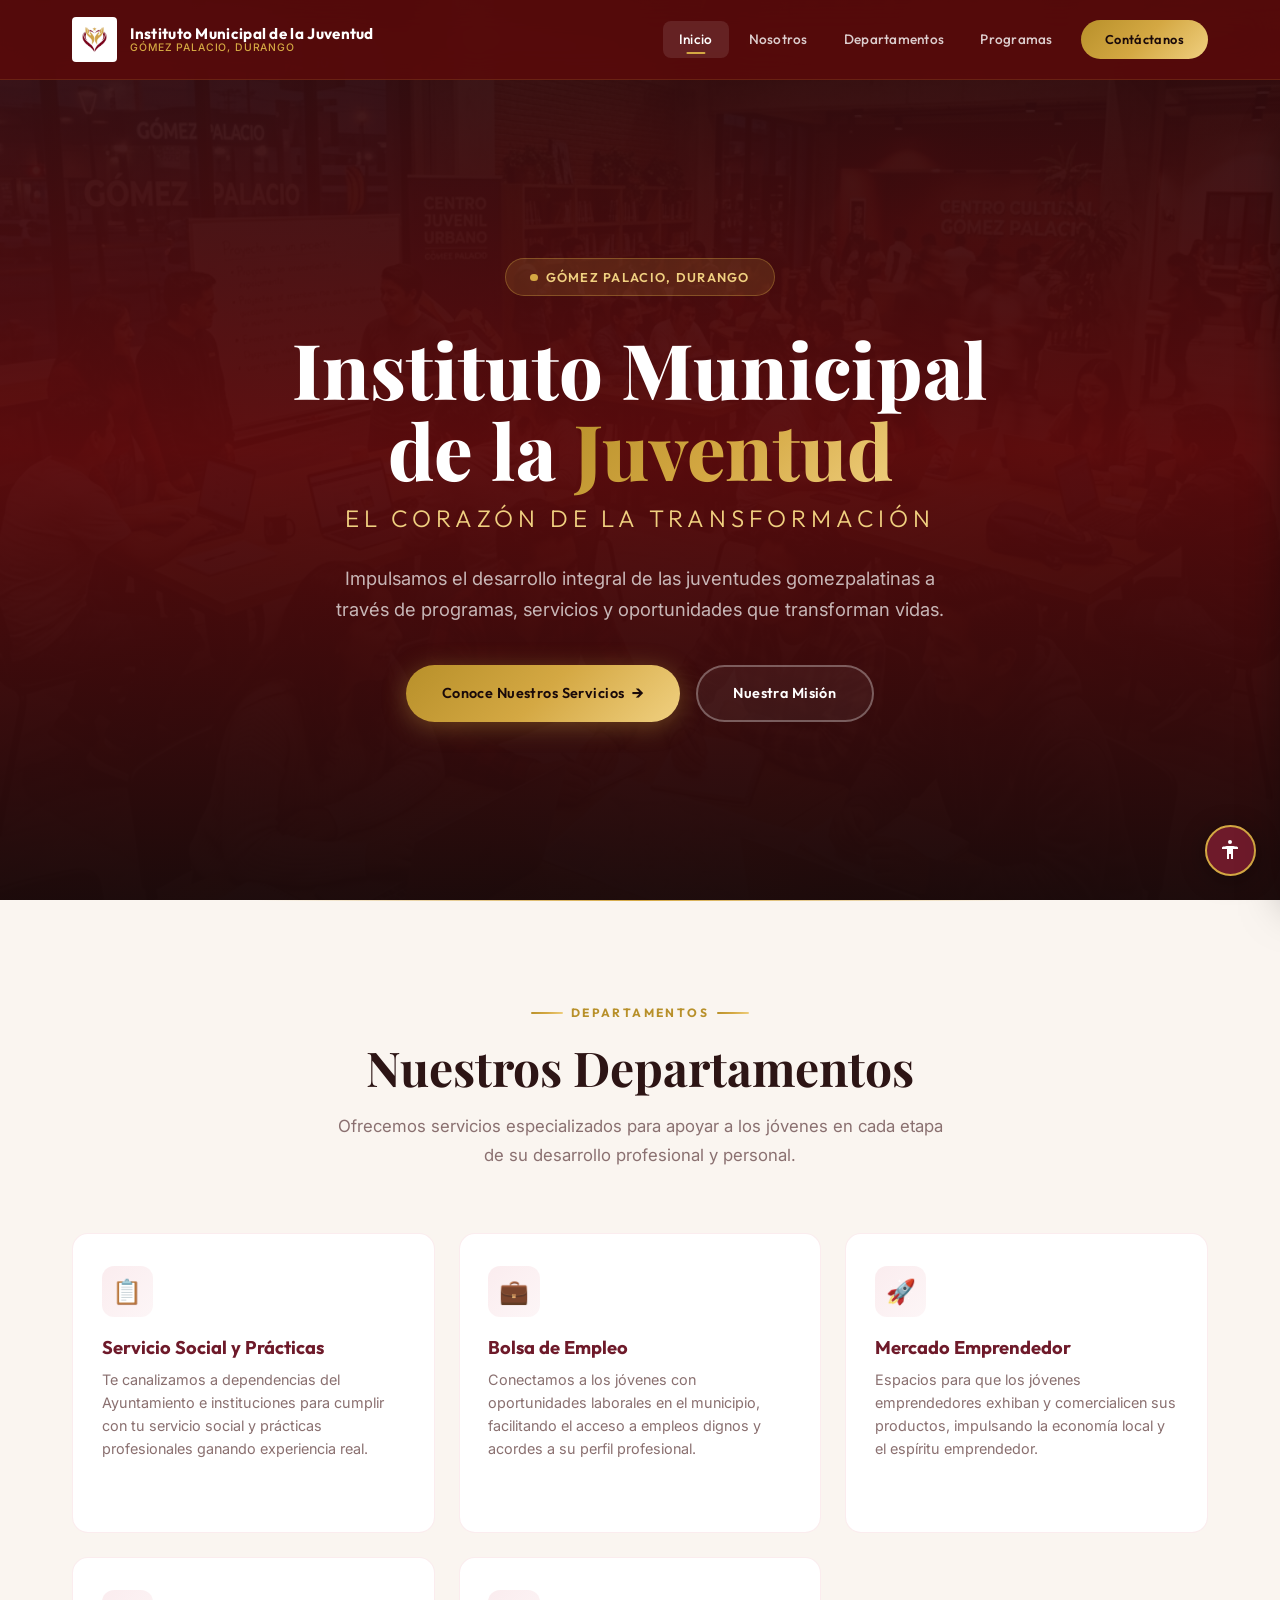
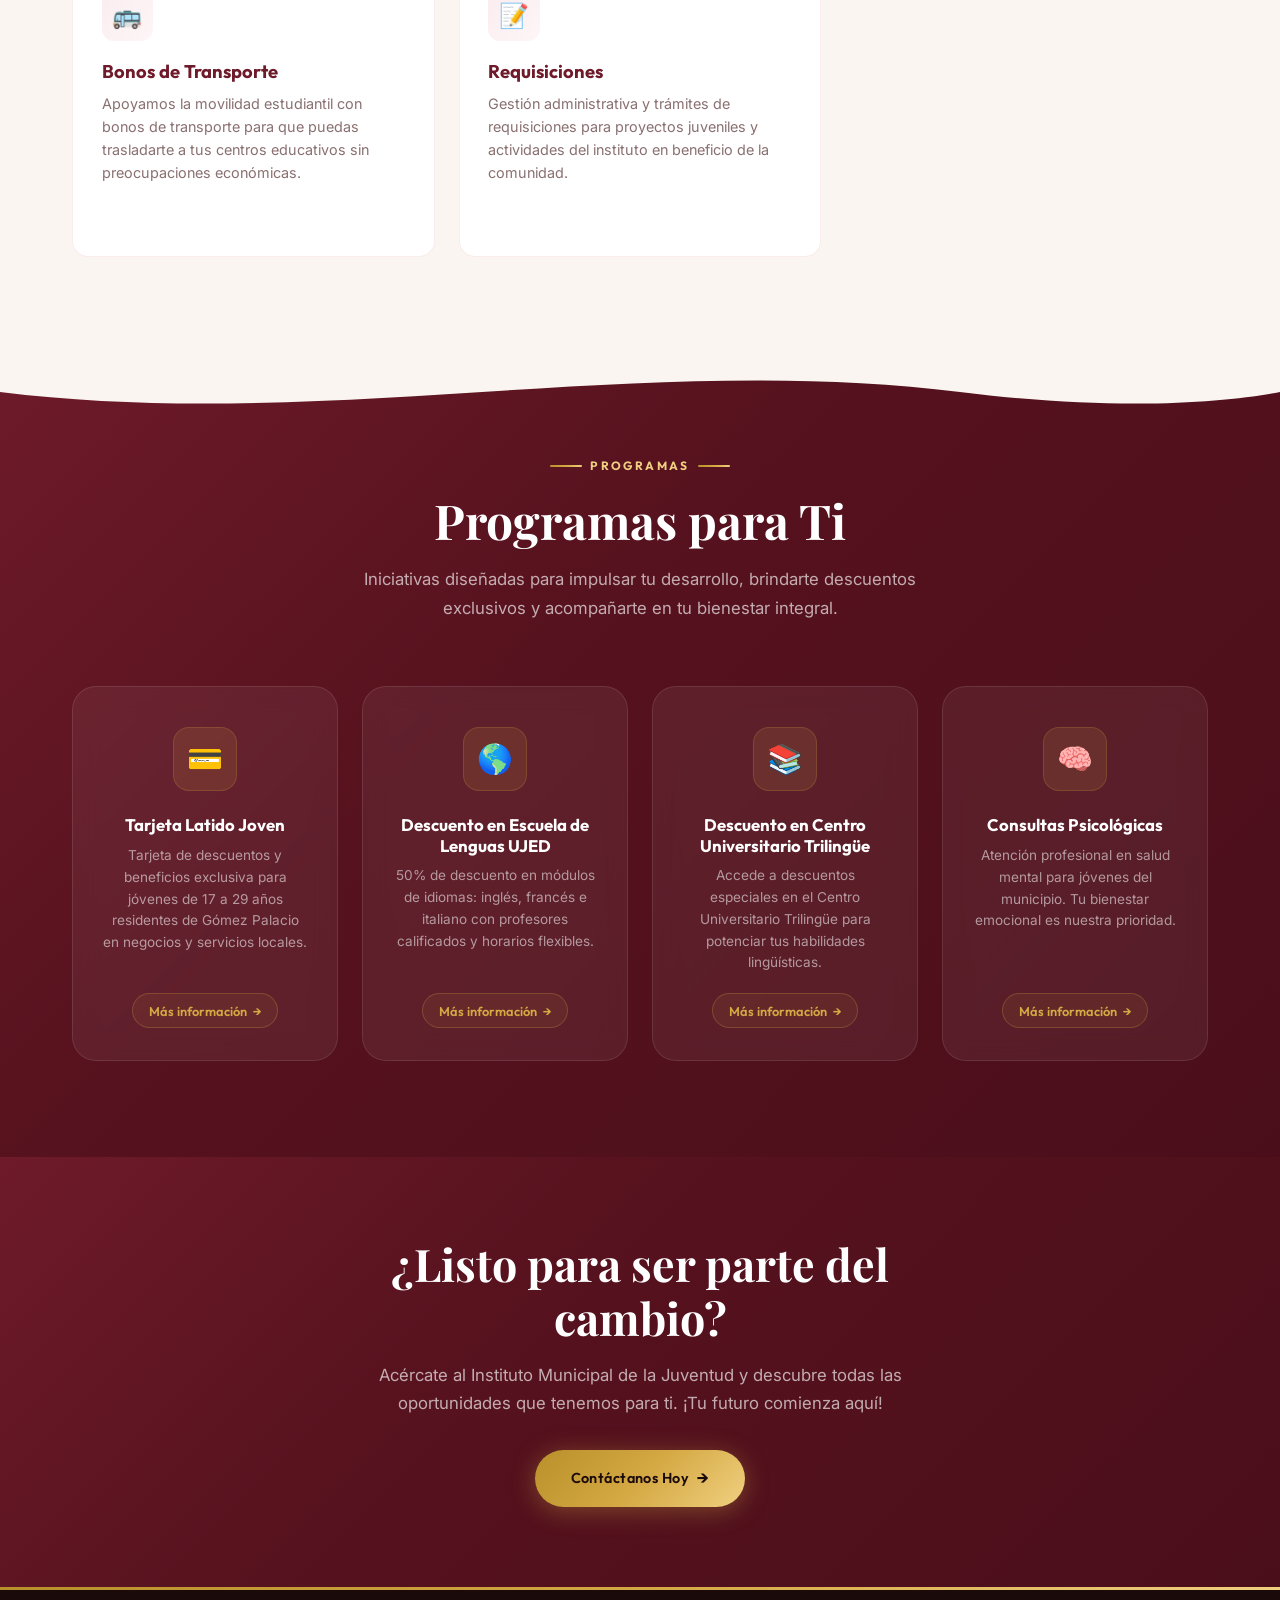
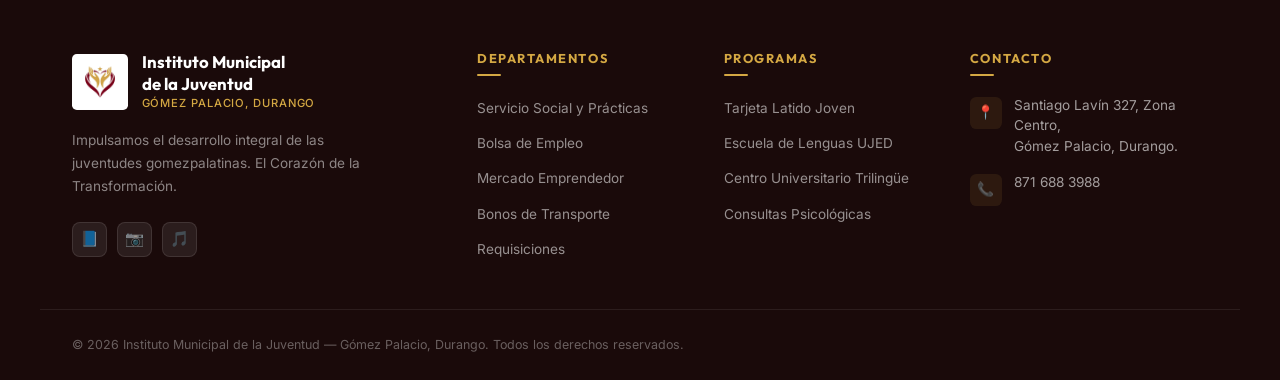
==== commit 486ba54f: "fixed" ====
--- a/index.html
+++ b/index.html
@@ -1,185 +1,332 @@
 <!DOCTYPE html>
 <html lang="es">
-
 <head>
-    <meta charset="UTF-8">
-    <meta name="viewport" content="width=device-width, initial-scale=1.0">
-    <meta name="description"
-        content="Instituto Municipal de la Juventud – Departamentos y programas para jóvenes en Gómez Palacio.">
-    <title>Instituto Municipal de la Juventud</title>
-    <link rel="stylesheet" href="style.css">
+  <meta charset="UTF-8">
+  <meta name="viewport" content="width=device-width, initial-scale=1.0">
+  <meta name="description" content="Instituto Municipal de la Juventud de Gómez Palacio, Durango. El Corazón de la Transformación. Servicios, programas y oportunidades para los jóvenes gomezpalatinos.">
+  <title>Instituto Municipal de la Juventud | Gómez Palacio</title>
+
+  <!-- Google Fonts -->
+  <link rel="preconnect" href="https://fonts.googleapis.com">
+  <link rel="preconnect" href="https://fonts.gstatic.com" crossorigin>
+  <link href="https://fonts.googleapis.com/css2?family=Inter:wght@300;400;500;600;700&family=Outfit:wght@300;400;500;600;700;800&family=Playfair+Display:wght@600;700;800&display=swap" rel="stylesheet">
+
+  <!-- Stylesheets -->
+  <link rel="stylesheet" href="styles/variables.css">
+  <link rel="stylesheet" href="styles/reset.css">
+  <link rel="stylesheet" href="styles/header.css">
+  <link rel="stylesheet" href="styles/hero.css">
+  <link rel="stylesheet" href="styles/sections.css">
+  <link rel="stylesheet" href="styles/about.css">
+  <link rel="stylesheet" href="styles/accessibility.css">
+  <link rel="stylesheet" href="styles/footer.css">
 </head>
-
 <body>
 
-    <!-- ===== DECORATIVE BACKGROUND CIRCLES ===== -->
-    <div class="bg-circles" aria-hidden="true">
-        <div class="circle c1"></div>
-        <div class="circle c2"></div>
-        <div class="circle c3"></div>
-        <div class="circle c4"></div>
-        <div class="circle c5"></div>
-        <div class="circle c6"></div>
-        <div class="circle c7"></div>
-    </div>
-
-    <!-- ===== HEADER ===== -->
-    <header role="banner">
-        <div class="header-inner">
-            <a href="index.html" class="logo-area" aria-label="Inicio - Instituto Municipal de la Juventud">
-                <img src="Images/Logo2.png" alt="Logo" class="logo-img"
-                    onerror="this.style.display='none'; this.nextElementSibling.style.display='flex';">
-                <div class="logo-fallback" aria-hidden="true">Logo</div>
-                <div class="logo-text-group">
-                    <span class="logo-title">Instituto Municipal de la Juventud</span>
-                    <span class="logo-subtitle">Gómez Palacio, Durango</span>
-                </div>
-            </a>
-            <nav aria-label="Navegación principal">
-                <ul>
-                    <li><a href="index.html" class="active">Inicio</a></li>
-                    <li><a href="programas.html">Programas</a></li>
-                    <li><a href="departamentos.html">Departamentos</a></li>
-                    <li><a href="contactos.html">Contacto</a></li>
-                </ul>
-            </nav>
-        </div>
-    </header>
-
-    <!-- ===== LANDING LAYOUT ===== -->
-    <main class="landing" id="main-content">
-
-        <!-- Left column: Misión / Visión / Objetivo -->
-        <div class="text-column">
-
-            <section class="text-block" aria-labelledby="mision-title">
-                <h2 id="mision-title">Misión</h2>
-                <p>Ser un puente estratégico entre las juventudes, el gobierno municipal y los diversos sectores de la
-                    sociedad, fomentando entornos seguros, resilientes y participativos que respondan a las necesidades,
-                    intereses y aspiraciones de las personas jóvenes, especialmente de aquellas en situación de
-                    vulnerabilidad, marginación o exclusión, a través de un enfoque territorial, interinstitucional e
-                    intergeneracional.</p>
-            </section>
-
-            <section class="text-block" aria-labelledby="vision-title">
-                <h2 id="vision-title">Visión</h2>
-                <p>Consolidarse como un referente de gobernanza participativa, innovación social y atención integral a
-                    las juventudes, posicionando a las y los jóvenes gomezpalatinos como protagonistas del desarrollo
-                    local, capaces de liderar procesos de cambio, generar soluciones creativas y fortalecer la cohesión
-                    comunitaria, en un Gómez Palacio más justo, equitativo, seguro y próspero.</p>
-            </section>
-
-            <section class="text-block" aria-labelledby="objetivo-title">
-                <h2 id="objetivo-title">Objetivo General</h2>
-                <p>Garantizar que las juventudes de Gómez Palacio ejerzan plenamente sus derechos, accedan a
-                    oportunidades de calidad y contribuyan activamente al fortalecimiento del tejido social y al
-                    desarrollo integral del municipio, mediante la implementación de acciones estratégicas que reduzcan
-                    las brechas de desigualdad y fortalezcan sus capacidades en diversos ámbitos de la vida.</p>
-            </section>
-
-        </div>
-
-        <!-- Right column: 4 cards in a grid -->
-        <div class="cards-column" aria-label="Departamentos y Programas">
-
-            <h2 class="cards-column-title">Departamentos y Programas</h2>
-
-            <div class="cards-static-grid" role="list">
-
-                <article class="card" role="listitem" tabindex="0"
-                    onclick="location.href='departamentos.html#servicio-social'">
-                    <div class="card-icon teal" aria-hidden="true">📋</div>
-                    <h3>Servicio social y prácticas</h3>
-                    <p>Conectamos a jóvenes con oportunidades de servicio social y prácticas profesionales.</p>
-                    <span class="card-link" aria-label="Ver más sobre servicio social">Ver más</span>
-                </article>
-
-                <article class="card" role="listitem" tabindex="0"
-                    onclick="location.href='departamentos.html#bolsa-empleo'">
-                    <div class="card-icon magenta" aria-hidden="true">💼</div>
-                    <h3>Bolsa de Empleo</h3>
-                    <p>Encuentra vacantes y oportunidades laborales disponibles para jóvenes.</p>
-                    <span class="card-link" aria-label="Ver más sobre bolsa de empleo">Ver más</span>
-                </article>
-
-                <article class="card" role="listitem" tabindex="0"
-                    onclick="location.href='programas.html#tarjeta-latido'">
-                    <div class="card-icon yellow" aria-hidden="true">💳</div>
-                    <h3>Tarjeta latido joven</h3>
-                    <p>Beneficios y descuentos exclusivos para jóvenes con la tarjeta latido.</p>
-                    <span class="card-link" aria-label="Ver más sobre tarjeta latido">Ver más</span>
-                </article>
-
-                <article class="card" role="listitem" tabindex="0"
-                    onclick="location.href='programas.html#consultas-psicologicas'">
-                    <div class="card-icon magenta" aria-hidden="true">🧠</div>
-                    <h3>Consultas psicológicas</h3>
-                    <p>Acceso a consultas de salud mental gratuitas para jóvenes.</p>
-                    <span class="card-link" aria-label="Ver más sobre consultas psicológicas">Ver más</span>
-                </article>
-
-            </div>
-
-        </div>
-
-    </main>
-
-    <!-- ===== SPACER ===== -->
-    <div class="landing-spacer" aria-hidden="true"></div>
-
-    <!-- ===== FOOTER ===== -->
-    <footer role="contentinfo">
-        <div class="footer-grid">
-
-            <!-- Brand column -->
-            <div class="footer-brand">
-                <img src="Images/Logo2.png" alt="Logo" class="footer-logo"
-                    onerror="this.style.display='none'; this.nextElementSibling.style.display='flex';">
-                <div class="footer-logo-fallback" aria-hidden="true">Logo</div>
-                <p class="footer-brand-name">Instituto Municipal de la Juventud</p>
-                <p class="footer-brand-location">Gómez Palacio, Durango</p>
-                <p class="footer-quote">Impulsando oportunidades para los jóvenes de Gómez Palacio a través de
-                    programas, servicios y empleo.</p>
-            </div>
-
-            <!-- Sections column -->
-            <div class="footer-col">
-                <h4>Secciones</h4>
-                <ul>
-                    <li><a href="index.html">Inicio</a></li>
-                    <li><a href="programas.html">Programas</a></li>
-                    <li><a href="departamentos.html">Departamentos</a></li>
-                    <li><a href="contactos.html">Contacto</a></li>
-                </ul>
-            </div>
-
-            <!-- Contact column -->
-            <div class="footer-col">
-                <h4>Contacto</h4>
-                <ul>
-                    <li><a href="contactos.html">Informes</a></li>
-                    <li><a href="contactos.html">Ubicación</a></li>
-                    <li><a href="contactos.html">Redes sociales</a></li>
-                </ul>
-            </div>
-
-        </div>
-
-        <div class="footer-bottom">
-            <p>&copy; 2026 Instituto Municipal de la Juventud · Gómez Palacio, Durango</p>
-            <p class="footer-phone">
-                <svg class="phone-icon" aria-hidden="true" xmlns="http://www.w3.org/2000/svg" width="12" height="12"
-                    viewBox="0 0 24 24" fill="none" stroke="currentColor" stroke-width="2" stroke-linecap="round"
-                    stroke-linejoin="round">
-                    <path
-                        d="M22 16.92v3a2 2 0 0 1-2.18 2 19.79 19.79 0 0 1-8.63-3.07 19.5 19.5 0 0 1-6-6A19.79 19.79 0 0 1 2.12 4.18 2 2 0 0 1 4.11 2h3a2 2 0 0 1 2 1.72 12.84 12.84 0 0 0 .7 2.81 2 2 0 0 1-.45 2.11L8.09 9.91a16 16 0 0 0 6 6l1.27-1.27a2 2 0 0 1 2.11-.45 12.84 12.84 0 0 0 2.81.7A2 2 0 0 1 22 16.92z" />
-                </svg>
-                871 688 3988
-            </p>
-            <p>Creador: Nery Emmanuel Castillo Martínez</p>
-        </div>
-    </footer>
-
+  <!-- ====== HEADER ====== -->
+  <header class="site-header" id="site-header">
+    <div class="header-inner">
+      <a href="index.html" class="header-brand" id="header-brand">
+        <img src="images/logo.png" alt="Logo IMJ" class="header-logo">
+        <div class="header-brand-text">
+          <span class="header-brand-name">Instituto Municipal de la Juventud</span>
+          <span class="header-brand-location">Gómez Palacio, Durango</span>
+        </div>
+      </a>
+
+      <nav class="header-nav" id="header-nav">
+        <a href="index.html" class="nav-link active" id="nav-home">Inicio</a>
+        <a href="pages/about.html" class="nav-link" id="nav-about">Nosotros</a>
+        <a href="#departments" class="nav-link" id="nav-departments">Departamentos</a>
+        <a href="#programs" class="nav-link" id="nav-programs">Programas</a>
+        <a href="pages/contact.html" class="nav-cta" id="nav-contact">Contáctanos</a>
+      </nav>
+
+      <button class="hamburger" id="hamburger-btn" aria-label="Abrir menú">
+        <span></span>
+        <span></span>
+        <span></span>
+      </button>
+    </div>
+  </header>
+
+  <!-- ====== HERO ====== -->
+  <section class="hero" id="hero">
+    <div class="hero-bg"></div>
+    <div class="hero-overlay"></div>
+
+    <!-- Animated particles injected by JS -->
+    <div class="hero-particles" id="hero-particles"></div>
+
+    <div class="hero-content">
+      <div class="hero-badge">
+        <span class="hero-badge-dot"></span>
+        Gómez Palacio, Durango
+      </div>
+
+      <h1 class="hero-title">
+        Instituto Municipal<br>
+        de la <span class="hero-title-highlight">Juventud</span>
+      </h1>
+
+      <p class="hero-subtitle">El Corazón de la Transformación</p>
+
+      <p class="hero-tagline">
+        Impulsamos el desarrollo integral de las juventudes gomezpalatinas a través de programas, servicios y oportunidades que transforman vidas.
+      </p>
+
+      <div class="hero-actions">
+        <a href="#departments" class="btn btn-primary" id="hero-cta-departments">
+          Conoce Nuestros Servicios
+          <span class="btn-icon">→</span>
+        </a>
+        <a href="pages/about.html" class="btn btn-outline" id="hero-cta-about">
+          Nuestra Misión
+        </a>
+      </div>
+    </div>
+  </section>
+
+  <!-- ====== DEPARTMENTS ====== -->
+  <section class="departments" id="departments">
+    <div class="container">
+      <div class="section-header reveal">
+        <div class="section-label">
+          <span class="section-label-line"></span>
+          Departamentos
+          <span class="section-label-line"></span>
+        </div>
+        <h2 class="section-title">Nuestros Departamentos</h2>
+        <p class="section-description">
+          Ofrecemos servicios especializados para apoyar a los jóvenes en cada etapa de su desarrollo profesional y personal.
+        </p>
+      </div>
+    </div>
+
+    <div class="departments-grid container">
+      <!-- Department 1 -->
+      <a href="pages/dept-servicio-social.html" class="dept-card reveal delay-1" id="dept-servicio-social">
+        <div class="dept-card-icon">📋</div>
+        <h3 class="dept-card-title">Servicio Social y Prácticas</h3>
+        <p class="dept-card-desc">
+          Te canalizamos a dependencias del Ayuntamiento e instituciones para cumplir con tu servicio social y prácticas profesionales ganando experiencia real.
+        </p>
+        <div class="dept-card-arrow">
+          Conocer más <span>→</span>
+        </div>
+      </a>
+
+      <!-- Department 2 -->
+      <a href="pages/dept-bolsa-empleo.html" class="dept-card reveal delay-2" id="dept-bolsa-empleo">
+        <div class="dept-card-icon">💼</div>
+        <h3 class="dept-card-title">Bolsa de Empleo</h3>
+        <p class="dept-card-desc">
+          Conectamos a los jóvenes con oportunidades laborales en el municipio, facilitando el acceso a empleos dignos y acordes a su perfil profesional.
+        </p>
+        <div class="dept-card-arrow">
+          Conocer más <span>→</span>
+        </div>
+      </a>
+
+      <!-- Department 3 -->
+      <a href="pages/dept-mercado-emprendedor.html" class="dept-card reveal delay-3" id="dept-mercado-emprendedor">
+        <div class="dept-card-icon">🚀</div>
+        <h3 class="dept-card-title">Mercado Emprendedor</h3>
+        <p class="dept-card-desc">
+          Espacios para que los jóvenes emprendedores exhiban y comercialicen sus productos, impulsando la economía local y el espíritu emprendedor.
+        </p>
+        <div class="dept-card-arrow">
+          Conocer más <span>→</span>
+        </div>
+      </a>
+
+      <!-- Department 4 -->
+      <a href="pages/dept-bonos-transporte.html" class="dept-card reveal delay-4" id="dept-bonos-transporte">
+        <div class="dept-card-icon">🚌</div>
+        <h3 class="dept-card-title">Bonos de Transporte</h3>
+        <p class="dept-card-desc">
+          Apoyamos la movilidad estudiantil con bonos de transporte para que puedas trasladarte a tus centros educativos sin preocupaciones económicas.
+        </p>
+        <div class="dept-card-arrow">
+          Conocer más <span>→</span>
+        </div>
+      </a>
+
+      <!-- Department 5 -->
+      <a href="pages/dept-requisiciones.html" class="dept-card reveal delay-5" id="dept-requisiciones">
+        <div class="dept-card-icon">📝</div>
+        <h3 class="dept-card-title">Requisiciones</h3>
+        <p class="dept-card-desc">
+          Gestión administrativa y trámites de requisiciones para proyectos juveniles y actividades del instituto en beneficio de la comunidad.
+        </p>
+        <div class="dept-card-arrow">
+          Conocer más <span>→</span>
+        </div>
+      </a>
+    </div>
+  </section>
+
+  <!-- ====== PROGRAMS ====== -->
+  <section class="programs" id="programs">
+    <!-- Decorative wave -->
+    <div class="programs-wave">
+      <svg viewBox="0 0 1440 80" preserveAspectRatio="none">
+        <path d="M0,40 C360,80 720,0 1080,40 C1260,60 1380,50 1440,40 L1440,0 L0,0 Z" fill="var(--color-off-white)"/>
+      </svg>
+    </div>
+
+    <div class="container">
+      <div class="section-header reveal">
+        <div class="section-label" style="color: var(--color-gold-light);">
+          <span class="section-label-line"></span>
+          Programas
+          <span class="section-label-line"></span>
+        </div>
+        <h2 class="section-title section-title-light">Programas para Ti</h2>
+        <p class="section-description section-description-light">
+          Iniciativas diseñadas para impulsar tu desarrollo, brindarte descuentos exclusivos y acompañarte en tu bienestar integral.
+        </p>
+      </div>
+    </div>
+
+    <div class="programs-grid container">
+      <!-- Program 1 -->
+      <a href="pages/prog-tarjeta-latido.html" class="program-card reveal delay-1" id="prog-tarjeta-latido">
+        <div class="program-card-icon">💳</div>
+        <h3 class="program-card-title">Tarjeta Latido Joven</h3>
+        <p class="program-card-desc">
+          Tarjeta de descuentos y beneficios exclusiva para jóvenes de 17 a 29 años residentes de Gómez Palacio en negocios y servicios locales.
+        </p>
+        <span class="program-card-link">
+          Más información <span>→</span>
+        </span>
+      </a>
+
+      <!-- Program 2 -->
+      <a href="pages/prog-escuela-lenguas.html" class="program-card reveal delay-2" id="prog-escuela-lenguas">
+        <div class="program-card-icon">🌎</div>
+        <h3 class="program-card-title">Descuento en Escuela de Lenguas UJED</h3>
+        <p class="program-card-desc">
+          50% de descuento en módulos de idiomas: inglés, francés e italiano con profesores calificados y horarios flexibles.
+        </p>
+        <span class="program-card-link">
+          Más información <span>→</span>
+        </span>
+      </a>
+
+      <!-- Program 3 -->
+      <a href="pages/prog-centro-trilingue.html" class="program-card reveal delay-3" id="prog-centro-trilingue">
+        <div class="program-card-icon">📚</div>
+        <h3 class="program-card-title">Descuento en Centro Universitario Trilingüe</h3>
+        <p class="program-card-desc">
+          Accede a descuentos especiales en el Centro Universitario Trilingüe para potenciar tus habilidades lingüísticas.
+        </p>
+        <span class="program-card-link">
+          Más información <span>→</span>
+        </span>
+      </a>
+
+      <!-- Program 4 -->
+      <a href="pages/prog-consultas-psicologicas.html" class="program-card reveal delay-4" id="prog-consultas-psicologicas">
+        <div class="program-card-icon">🧠</div>
+        <h3 class="program-card-title">Consultas Psicológicas</h3>
+        <p class="program-card-desc">
+          Atención profesional en salud mental para jóvenes del municipio. Tu bienestar emocional es nuestra prioridad.
+        </p>
+        <span class="program-card-link">
+          Más información <span>→</span>
+        </span>
+      </a>
+    </div>
+  </section>
+
+  <!-- ====== CTA BANNER ====== -->
+  <section class="cta-banner" id="cta-banner">
+    <div class="cta-banner-content reveal">
+      <h2 class="cta-banner-title">¿Listo para ser parte del cambio?</h2>
+      <p class="cta-banner-text">
+        Acércate al Instituto Municipal de la Juventud y descubre todas las oportunidades que tenemos para ti. ¡Tu futuro comienza aquí!
+      </p>
+      <a href="pages/contact.html" class="btn btn-primary" id="cta-contact">
+        Contáctanos Hoy
+        <span class="btn-icon">→</span>
+      </a>
+    </div>
+  </section>
+
+  <!-- ====== FOOTER ====== -->
+  <footer class="site-footer" id="site-footer">
+    <div class="footer-main">
+      <!-- Brand Column -->
+      <div class="footer-brand">
+        <div class="footer-brand-top">
+          <img src="images/logo.png" alt="Logo IMJ" class="footer-logo">
+          <div class="footer-brand-text">
+            <span class="footer-brand-name">Instituto Municipal<br>de la Juventud</span>
+            <span class="footer-brand-location">Gómez Palacio, Durango</span>
+          </div>
+        </div>
+        <p class="footer-brand-desc">
+          Impulsamos el desarrollo integral de las juventudes gomezpalatinas. El Corazón de la Transformación.
+        </p>
+        <div class="footer-social">
+          <a href="#" class="footer-social-link" aria-label="Facebook" id="social-facebook">📘</a>
+          <a href="#" class="footer-social-link" aria-label="Instagram" id="social-instagram">📷</a>
+          <a href="#" class="footer-social-link" aria-label="TikTok" id="social-tiktok">🎵</a>
+        </div>
+      </div>
+
+      <!-- Departments Links -->
+      <div class="footer-column">
+        <h3 class="footer-column-title">Departamentos</h3>
+        <ul class="footer-links">
+          <li><a href="pages/dept-servicio-social.html" class="footer-link" id="footer-dept-ss">Servicio Social y Prácticas</a></li>
+          <li><a href="pages/dept-bolsa-empleo.html" class="footer-link" id="footer-dept-be">Bolsa de Empleo</a></li>
+          <li><a href="pages/dept-mercado-emprendedor.html" class="footer-link" id="footer-dept-me">Mercado Emprendedor</a></li>
+          <li><a href="pages/dept-bonos-transporte.html" class="footer-link" id="footer-dept-bt">Bonos de Transporte</a></li>
+          <li><a href="pages/dept-requisiciones.html" class="footer-link" id="footer-dept-rq">Requisiciones</a></li>
+        </ul>
+      </div>
+
+      <!-- Programs Links -->
+      <div class="footer-column">
+        <h3 class="footer-column-title">Programas</h3>
+        <ul class="footer-links">
+          <li><a href="pages/prog-tarjeta-latido.html" class="footer-link" id="footer-prog-tl">Tarjeta Latido Joven</a></li>
+          <li><a href="pages/prog-escuela-lenguas.html" class="footer-link" id="footer-prog-el">Escuela de Lenguas UJED</a></li>
+          <li><a href="pages/prog-centro-trilingue.html" class="footer-link" id="footer-prog-ct">Centro Universitario Trilingüe</a></li>
+          <li><a href="pages/prog-consultas-psicologicas.html" class="footer-link" id="footer-prog-cp">Consultas Psicológicas</a></li>
+        </ul>
+      </div>
+
+      <!-- Contact Info -->
+      <div class="footer-column">
+        <h3 class="footer-column-title">Contacto</h3>
+        <div class="footer-contact-item">
+          <div class="footer-contact-icon">📍</div>
+          <div class="footer-contact-text">
+            Santiago Lavín 327, Zona Centro,<br>
+            Gómez Palacio, Durango.
+          </div>
+        </div>
+        <div class="footer-contact-item">
+          <div class="footer-contact-icon">📞</div>
+          <div class="footer-contact-text">
+            <a href="tel:+528716883988">871 688 3988</a>
+          </div>
+        </div>
+      </div>
+    </div>
+
+    <div class="footer-bottom">
+      <p class="footer-copyright">
+        © 2026 Instituto Municipal de la Juventud — Gómez Palacio, Durango. Todos los derechos reservados.
+      </p>
+    </div>
+  </footer>
+
+  <!-- Scripts -->
+  <script src="js/main.js"></script>
+  <script src="js/accessibility.js"></script>
 </body>
-
-</html>+</html>
--- a/styles/variables.css
+++ b/styles/variables.css
@@ -0,0 +1,57 @@
+/* ============================================
+   CSS Custom Properties / Design Tokens
+   Instituto Municipal de la Juventud
+   ============================================ */
+
+:root {
+  /* ---- Primary Palette (Muted / Duller Reds) ---- */
+  --color-red: #9B2335;
+  --color-red-light: #B03A48;
+  --color-red-dark: #6E1A2A;
+  --color-red-darker: #4A0E1A;
+  --color-burgundy: #56121E;
+  --color-gold: #D4A843;
+  --color-gold-light: #F0D080;
+  --color-gold-dark: #B8902A;
+  --color-white: #FFFFFF;
+  --color-off-white: #FAF5F0;
+  --color-light-gray: #F2EDED;
+  --color-dark: #1A0A0A;
+  --color-text: #2D1515;
+  --color-text-light: #FFFFFF;
+  --color-text-muted: #8A7070;
+
+  /* ---- Gradients ---- */
+  --gradient-hero: linear-gradient(135deg, var(--color-red-dark) 0%, var(--color-burgundy) 40%, var(--color-red-darker) 100%);
+  --gradient-dark: linear-gradient(180deg, var(--color-red-darker) 0%, var(--color-dark) 100%);
+  --gradient-gold: linear-gradient(135deg, var(--color-gold-dark) 0%, var(--color-gold) 50%, var(--color-gold-light) 100%);
+  --gradient-card: linear-gradient(145deg, rgba(255,255,255,0.08) 0%, rgba(255,255,255,0.02) 100%);
+  --gradient-red-soft: linear-gradient(135deg, var(--color-red) 0%, var(--color-red-dark) 100%);
+  --gradient-overlay: linear-gradient(180deg, rgba(26,10,10,0.7) 0%, rgba(91,10,10,0.85) 50%, rgba(26,10,10,0.95) 100%);
+
+  /* ---- Typography ---- */
+  --font-heading: 'Playfair Display', serif;
+  --font-body: 'Inter', sans-serif;
+  --font-accent: 'Outfit', sans-serif;
+
+  /* ---- Sizing ---- */
+  --header-height: 5rem;
+  --max-width: 75rem;
+  --section-padding: 6rem 2rem;
+  --border-radius: 1rem;
+  --border-radius-sm: 0.5rem;
+  --border-radius-lg: 1.5rem;
+
+  /* ---- Shadows ---- */
+  --shadow-sm: 0 0.125rem 0.5rem rgba(0,0,0,0.1);
+  --shadow-md: 0 0.5rem 1.5rem rgba(0,0,0,0.15);
+  --shadow-lg: 0 1rem 3rem rgba(0,0,0,0.25);
+  --shadow-gold: 0 0.25rem 1.5rem rgba(212,168,67,0.3);
+  --shadow-red: 0 0.25rem 1.5rem rgba(200,16,46,0.3);
+
+  /* ---- Transitions ---- */
+  --transition-fast: 0.2s ease;
+  --transition-base: 0.35s cubic-bezier(0.4, 0, 0.2, 1);
+  --transition-slow: 0.6s cubic-bezier(0.4, 0, 0.2, 1);
+  --transition-spring: 0.5s cubic-bezier(0.34, 1.56, 0.64, 1);
+}
--- a/styles/header.css
+++ b/styles/header.css
@@ -0,0 +1,215 @@
+/* ============================================
+   Header / Navigation Bar
+   ============================================ */
+
+.site-header {
+  position: fixed;
+  top: 0;
+  left: 0;
+  width: 100%;
+  height: var(--header-height);
+  z-index: 1000;
+  background: rgba(91, 10, 10, 0.85);
+  backdrop-filter: blur(1rem);
+  -webkit-backdrop-filter: blur(1rem);
+  border-bottom: 1px solid rgba(212, 168, 67, 0.15);
+  transition: background var(--transition-base),
+              box-shadow var(--transition-base);
+}
+
+.site-header.scrolled {
+  background: rgba(91, 10, 10, 0.97);
+  box-shadow: 0 0.25rem 2rem rgba(0, 0, 0, 0.4);
+}
+
+.header-inner {
+  display: flex;
+  align-items: center;
+  justify-content: space-between;
+  height: 100%;
+  max-width: var(--max-width);
+  margin: 0 auto;
+  padding: 0 2rem;
+}
+
+/* ---- Logo / Brand ---- */
+.header-brand {
+  display: flex;
+  align-items: center;
+  gap: 0.85rem;
+  flex-shrink: 0;
+}
+
+.header-logo {
+  width: 2.8rem;
+  height: 2.8rem;
+  object-fit: contain;
+  border-radius: 0.25rem;
+  transition: transform var(--transition-spring);
+}
+
+.header-brand:hover .header-logo {
+  transform: rotate(-5deg) scale(1.08);
+}
+
+.header-brand-text {
+  display: flex;
+  flex-direction: column;
+  line-height: 1.15;
+}
+
+.header-brand-name {
+  font-family: var(--font-accent);
+  font-size: 0.95rem;
+  font-weight: 700;
+  color: var(--color-white);
+  letter-spacing: 0.02em;
+  white-space: nowrap;
+}
+
+.header-brand-location {
+  font-family: var(--font-body);
+  font-size: 0.65rem;
+  font-weight: 500;
+  color: var(--color-gold);
+  letter-spacing: 0.08em;
+  text-transform: uppercase;
+}
+
+/* ---- Navigation Links ---- */
+.header-nav {
+  display: flex;
+  align-items: center;
+  gap: 0.25rem;
+}
+
+.nav-link {
+  position: relative;
+  font-family: var(--font-accent);
+  font-size: 0.85rem;
+  font-weight: 500;
+  color: rgba(255, 255, 255, 0.8);
+  padding: 0.5rem 1rem;
+  border-radius: var(--border-radius-sm);
+  transition: color var(--transition-fast),
+              background var(--transition-fast);
+  letter-spacing: 0.02em;
+}
+
+.nav-link:hover,
+.nav-link.active {
+  color: var(--color-white);
+  background: rgba(255, 255, 255, 0.1);
+}
+
+.nav-link::after {
+  content: '';
+  position: absolute;
+  bottom: 0.25rem;
+  left: 50%;
+  transform: translateX(-50%) scaleX(0);
+  width: 1.2rem;
+  height: 2px;
+  background: var(--color-gold);
+  border-radius: 1px;
+  transition: transform var(--transition-base);
+}
+
+.nav-link:hover::after,
+.nav-link.active::after {
+  transform: translateX(-50%) scaleX(1);
+}
+
+/* ---- CTA Button in Nav ---- */
+.nav-cta {
+  font-family: var(--font-accent);
+  font-size: 0.8rem;
+  font-weight: 600;
+  color: var(--color-dark);
+  background: var(--gradient-gold);
+  padding: 0.55rem 1.5rem;
+  border-radius: 2rem;
+  letter-spacing: 0.03em;
+  transition: transform var(--transition-spring),
+              box-shadow var(--transition-base);
+  margin-left: 0.5rem;
+}
+
+.nav-cta:hover {
+  transform: translateY(-2px) scale(1.03);
+  box-shadow: var(--shadow-gold);
+}
+
+/* ---- Mobile Hamburger ---- */
+.hamburger {
+  display: none;
+  flex-direction: column;
+  gap: 0.35rem;
+  padding: 0.5rem;
+  cursor: pointer;
+  z-index: 1001;
+}
+
+.hamburger span {
+  display: block;
+  width: 1.5rem;
+  height: 2px;
+  background: var(--color-white);
+  border-radius: 2px;
+  transition: transform var(--transition-base),
+              opacity var(--transition-fast);
+  transform-origin: center;
+}
+
+.hamburger.open span:nth-child(1) {
+  transform: rotate(45deg) translate(0.35rem, 0.35rem);
+}
+
+.hamburger.open span:nth-child(2) {
+  opacity: 0;
+}
+
+.hamburger.open span:nth-child(3) {
+  transform: rotate(-45deg) translate(0.35rem, -0.35rem);
+}
+
+/* ---- Mobile Nav ---- */
+@media (max-width: 64rem) {
+  .hamburger {
+    display: flex;
+  }
+
+  .header-nav {
+    position: fixed;
+    top: 0;
+    right: 0;
+    width: min(20rem, 85vw);
+    height: 100vh;
+    flex-direction: column;
+    justify-content: center;
+    gap: 0.5rem;
+    padding: 2rem;
+    background: var(--gradient-dark);
+    transform: translateX(100%);
+    transition: transform var(--transition-slow);
+    box-shadow: -1rem 0 3rem rgba(0, 0, 0, 0.5);
+  }
+
+  .header-nav.open {
+    transform: translateX(0);
+  }
+
+  .nav-link {
+    font-size: 1.1rem;
+    padding: 0.75rem 1.5rem;
+    width: 100%;
+    text-align: center;
+  }
+
+  .nav-cta {
+    margin-left: 0;
+    margin-top: 1rem;
+    padding: 0.75rem 2rem;
+    font-size: 1rem;
+  }
+}
--- a/styles/hero.css
+++ b/styles/hero.css
@@ -0,0 +1,238 @@
+/* ============================================
+   Hero Section
+   ============================================ */
+
+.hero {
+  position: relative;
+  min-height: 100vh;
+  display: flex;
+  align-items: center;
+  justify-content: center;
+  overflow: hidden;
+  background: var(--gradient-hero);
+  padding-top: var(--header-height);
+}
+
+/* ---- Background Image Overlay ---- */
+.hero-bg {
+  position: absolute;
+  inset: 0;
+  background-image: url('../images/hero-bg.jpg');
+  background-size: cover;
+  background-position: center;
+  background-repeat: no-repeat;
+  opacity: 0.2;
+  z-index: 0;
+}
+
+.hero-overlay {
+  position: absolute;
+  inset: 0;
+  background: var(--gradient-overlay);
+  z-index: 1;
+}
+
+/* ---- Animated Particles ---- */
+.hero-particles {
+  position: absolute;
+  inset: 0;
+  z-index: 2;
+  overflow: hidden;
+  pointer-events: none;
+}
+
+.particle {
+  position: absolute;
+  border-radius: 50%;
+  background: var(--color-gold);
+  opacity: 0;
+  animation: floatParticle 8s infinite ease-in-out;
+}
+
+@keyframes floatParticle {
+  0%, 100% {
+    opacity: 0;
+    transform: translateY(0) scale(0.5);
+  }
+  20% {
+    opacity: 0.4;
+  }
+  50% {
+    opacity: 0.15;
+    transform: translateY(-15vh) scale(1);
+  }
+  80% {
+    opacity: 0.3;
+  }
+}
+
+/* ---- Hero Content ---- */
+.hero-content {
+  position: relative;
+  z-index: 3;
+  text-align: center;
+  max-width: 55rem;
+  padding: 2rem;
+}
+
+.hero-badge {
+  display: inline-flex;
+  align-items: center;
+  gap: 0.5rem;
+  padding: 0.5rem 1.5rem;
+  background: rgba(212, 168, 67, 0.15);
+  border: 1px solid rgba(212, 168, 67, 0.35);
+  border-radius: 3rem;
+  font-family: var(--font-accent);
+  font-size: 0.8rem;
+  font-weight: 600;
+  color: var(--color-gold-light);
+  letter-spacing: 0.1em;
+  text-transform: uppercase;
+  margin-bottom: 2rem;
+  animation: fadeSlideUp 1s 0.2s both ease-out;
+}
+
+.hero-badge-dot {
+  width: 0.45rem;
+  height: 0.45rem;
+  background: var(--color-gold);
+  border-radius: 50%;
+  animation: pulse 2s infinite ease-in-out;
+}
+
+@keyframes pulse {
+  0%, 100% { opacity: 1; transform: scale(1); }
+  50% { opacity: 0.5; transform: scale(1.5); }
+}
+
+.hero-title {
+  font-family: var(--font-heading);
+  font-size: clamp(2.5rem, 6vw, 5rem);
+  font-weight: 800;
+  color: var(--color-white);
+  line-height: 1.05;
+  margin-bottom: 0.5rem;
+  animation: fadeSlideUp 1s 0.4s both ease-out;
+}
+
+.hero-title-highlight {
+  background: var(--gradient-gold);
+  -webkit-background-clip: text;
+  -webkit-text-fill-color: transparent;
+  background-clip: text;
+}
+
+.hero-subtitle {
+  font-family: var(--font-accent);
+  font-size: clamp(1rem, 2.2vw, 1.5rem);
+  font-weight: 300;
+  color: var(--color-gold-light);
+  letter-spacing: 0.2em;
+  text-transform: uppercase;
+  margin-bottom: 1.5rem;
+  animation: fadeSlideUp 1s 0.55s both ease-out;
+}
+
+.hero-tagline {
+  font-family: var(--font-body);
+  font-size: clamp(0.95rem, 1.5vw, 1.15rem);
+  color: rgba(255, 255, 255, 0.7);
+  max-width: 38rem;
+  margin: 0 auto 2.5rem;
+  line-height: 1.7;
+  animation: fadeSlideUp 1s 0.7s both ease-out;
+}
+
+.hero-actions {
+  display: flex;
+  justify-content: center;
+  gap: 1rem;
+  flex-wrap: wrap;
+  animation: fadeSlideUp 1s 0.85s both ease-out;
+}
+
+/* ---- Buttons ---- */
+.btn {
+  display: inline-flex;
+  align-items: center;
+  gap: 0.5rem;
+  font-family: var(--font-accent);
+  font-size: 0.9rem;
+  font-weight: 600;
+  padding: 0.9rem 2.2rem;
+  border-radius: 3rem;
+  letter-spacing: 0.03em;
+  transition: transform var(--transition-spring),
+              box-shadow var(--transition-base),
+              background var(--transition-fast);
+  cursor: pointer;
+}
+
+.btn-primary {
+  color: var(--color-dark);
+  background: var(--gradient-gold);
+  box-shadow: 0 0.25rem 1.5rem rgba(212, 168, 67, 0.35);
+}
+
+.btn-primary:hover {
+  transform: translateY(-3px) scale(1.04);
+  box-shadow: 0 0.5rem 2.5rem rgba(212, 168, 67, 0.5);
+}
+
+.btn-outline {
+  color: var(--color-white);
+  border: 2px solid rgba(255, 255, 255, 0.3);
+  background: rgba(255, 255, 255, 0.05);
+}
+
+.btn-outline:hover {
+  border-color: var(--color-gold);
+  color: var(--color-gold-light);
+  background: rgba(212, 168, 67, 0.1);
+  transform: translateY(-3px) scale(1.04);
+  box-shadow: 0 0.5rem 2rem rgba(212, 168, 67, 0.2);
+}
+
+.btn-icon {
+  font-size: 1.1rem;
+  transition: transform var(--transition-fast);
+}
+
+.btn:hover .btn-icon {
+  transform: translateX(3px);
+}
+
+
+/* ---- Keyframes ---- */
+@keyframes fadeSlideUp {
+  from {
+    opacity: 0;
+    transform: translateY(2rem);
+  }
+  to {
+    opacity: 1;
+    transform: translateY(0);
+  }
+}
+
+/* ---- Responsive ---- */
+@media (max-width: 48rem) {
+  .hero {
+    min-height: 85vh;
+  }
+
+  .hero-content {
+    padding: 1.5rem;
+  }
+
+  .hero-badge {
+    font-size: 0.7rem;
+    padding: 0.4rem 1.2rem;
+  }
+
+  .hero-actions {
+    flex-direction: column;
+    align-items: center;
+  }
+}
--- a/styles/sections.css
+++ b/styles/sections.css
@@ -0,0 +1,358 @@
+/* ============================================
+   Departments & Programs Sections
+   ============================================ */
+
+/* ---- Section Common Styles ---- */
+.section-header {
+  text-align: center;
+  margin-bottom: 4rem;
+}
+
+.section-label {
+  display: inline-flex;
+  align-items: center;
+  gap: 0.5rem;
+  font-family: var(--font-accent);
+  font-size: 0.75rem;
+  font-weight: 700;
+  color: var(--color-gold-dark);
+  letter-spacing: 0.2em;
+  text-transform: uppercase;
+  margin-bottom: 1rem;
+}
+
+.section-label-line {
+  width: 2rem;
+  height: 2px;
+  background: var(--gradient-gold);
+  border-radius: 1px;
+}
+
+.section-title {
+  font-family: var(--font-heading);
+  font-size: clamp(2rem, 4vw, 3rem);
+  color: var(--color-text);
+  margin-bottom: 1rem;
+}
+
+.section-title-light {
+  color: var(--color-white);
+}
+
+.section-description {
+  font-size: 1.05rem;
+  color: var(--color-text-muted);
+  max-width: 38rem;
+  margin: 0 auto;
+  line-height: 1.7;
+}
+
+.section-description-light {
+  color: rgba(255, 255, 255, 0.65);
+}
+
+/* ============================================
+   Departments Section
+   ============================================ */
+
+.departments {
+  padding: var(--section-padding);
+  background: var(--color-off-white);
+  position: relative;
+}
+
+.departments::before {
+  content: '';
+  position: absolute;
+  top: 0;
+  left: 50%;
+  transform: translateX(-50%);
+  width: 60%;
+  height: 1px;
+  background: linear-gradient(90deg, transparent, var(--color-gold), transparent);
+}
+
+.departments-grid {
+  display: grid;
+  grid-template-columns: repeat(auto-fit, minmax(18rem, 1fr));
+  gap: 1.5rem;
+  max-width: var(--max-width);
+  margin: 0 auto;
+}
+
+/* ---- Department Card ---- */
+.dept-card {
+  position: relative;
+  display: flex;
+  flex-direction: column;
+  padding: 2rem 1.8rem;
+  background: var(--color-white);
+  border-radius: var(--border-radius);
+  border: 1px solid rgba(200, 16, 46, 0.08);
+  overflow: hidden;
+  transition: transform var(--transition-spring),
+              box-shadow var(--transition-base),
+              border-color var(--transition-base);
+  cursor: pointer;
+}
+
+.dept-card::before {
+  content: '';
+  position: absolute;
+  top: 0;
+  left: 0;
+  right: 0;
+  height: 4px;
+  background: var(--gradient-gold);
+  transform: scaleX(0);
+  transform-origin: left;
+  transition: transform var(--transition-base);
+}
+
+.dept-card:hover {
+  transform: translateY(-0.5rem);
+  box-shadow: var(--shadow-lg);
+  border-color: rgba(212, 168, 67, 0.3);
+}
+
+.dept-card:hover::before {
+  transform: scaleX(1);
+}
+
+.dept-card-icon {
+  width: 3.2rem;
+  height: 3.2rem;
+  display: flex;
+  align-items: center;
+  justify-content: center;
+  background: linear-gradient(135deg, rgba(200, 16, 46, 0.08), rgba(200, 16, 46, 0.04));
+  border-radius: 0.75rem;
+  font-size: 1.5rem;
+  margin-bottom: 1.2rem;
+  transition: background var(--transition-base),
+              transform var(--transition-spring);
+}
+
+.dept-card:hover .dept-card-icon {
+  background: linear-gradient(135deg, rgba(200, 16, 46, 0.15), rgba(212, 168, 67, 0.1));
+  transform: scale(1.1) rotate(-5deg);
+}
+
+.dept-card-title {
+  font-family: var(--font-accent);
+  font-size: 1.15rem;
+  font-weight: 700;
+  color: var(--color-red-dark);
+  margin-bottom: 0.6rem;
+  transition: color var(--transition-fast);
+}
+
+.dept-card:hover .dept-card-title {
+  color: var(--color-red);
+}
+
+.dept-card-desc {
+  font-size: 0.9rem;
+  color: var(--color-text-muted);
+  line-height: 1.6;
+  flex: 1;
+}
+
+.dept-card-arrow {
+  display: flex;
+  align-items: center;
+  gap: 0.4rem;
+  margin-top: 1.2rem;
+  font-family: var(--font-accent);
+  font-size: 0.8rem;
+  font-weight: 600;
+  color: var(--color-gold-dark);
+  opacity: 0;
+  transform: translateX(-0.5rem);
+  transition: opacity var(--transition-base),
+              transform var(--transition-base);
+}
+
+.dept-card:hover .dept-card-arrow {
+  opacity: 1;
+  transform: translateX(0);
+}
+
+.dept-card-arrow span {
+  transition: transform var(--transition-fast);
+}
+
+.dept-card:hover .dept-card-arrow span {
+  transform: translateX(3px);
+}
+
+/* ============================================
+   Programs Section
+   ============================================ */
+
+.programs {
+  padding: var(--section-padding);
+  background: var(--gradient-hero);
+  position: relative;
+  overflow: hidden;
+}
+
+/* Decorative top wave */
+.programs-wave {
+  position: absolute;
+  top: -1px;
+  left: 0;
+  width: 100%;
+  height: 5rem;
+  pointer-events: none;
+}
+
+.programs-wave svg {
+  width: 100%;
+  height: 100%;
+  display: block;
+}
+
+.programs-grid {
+  display: grid;
+  grid-template-columns: repeat(auto-fit, minmax(16rem, 1fr));
+  gap: 1.5rem;
+  max-width: var(--max-width);
+  margin: 0 auto;
+}
+
+/* ---- Program Card ---- */
+.program-card {
+  position: relative;
+  display: flex;
+  flex-direction: column;
+  align-items: center;
+  text-align: center;
+  padding: 2.5rem 1.8rem 2rem;
+  background: rgba(255, 255, 255, 0.06);
+  border: 1px solid rgba(255, 255, 255, 0.1);
+  border-radius: var(--border-radius-lg);
+  backdrop-filter: blur(0.75rem);
+  -webkit-backdrop-filter: blur(0.75rem);
+  overflow: hidden;
+  transition: transform var(--transition-spring),
+              box-shadow var(--transition-base),
+              background var(--transition-base),
+              border-color var(--transition-base);
+  cursor: pointer;
+}
+
+.program-card::before {
+  content: '';
+  position: absolute;
+  inset: 0;
+  background: radial-gradient(circle at top, rgba(212, 168, 67, 0.08), transparent 70%);
+  opacity: 0;
+  transition: opacity var(--transition-base);
+}
+
+.program-card:hover::before {
+  opacity: 1;
+}
+
+.program-card:hover {
+  transform: translateY(-0.5rem);
+  background: rgba(255, 255, 255, 0.1);
+  border-color: rgba(212, 168, 67, 0.35);
+  box-shadow: 0 1rem 3rem rgba(0, 0, 0, 0.3),
+              0 0 0 1px rgba(212, 168, 67, 0.15);
+}
+
+.program-card-icon {
+  width: 4rem;
+  height: 4rem;
+  display: flex;
+  align-items: center;
+  justify-content: center;
+  background: rgba(212, 168, 67, 0.12);
+  border: 1px solid rgba(212, 168, 67, 0.2);
+  border-radius: 1rem;
+  font-size: 1.8rem;
+  margin-bottom: 1.5rem;
+  transition: transform var(--transition-spring),
+              background var(--transition-base);
+}
+
+.program-card:hover .program-card-icon {
+  transform: scale(1.15) rotate(5deg);
+  background: rgba(212, 168, 67, 0.2);
+}
+
+.program-card-title {
+  font-family: var(--font-accent);
+  font-size: 1.05rem;
+  font-weight: 700;
+  color: var(--color-white);
+  margin-bottom: 0.6rem;
+  transition: color var(--transition-fast);
+}
+
+.program-card:hover .program-card-title {
+  color: var(--color-gold-light);
+}
+
+.program-card-desc {
+  font-size: 0.85rem;
+  color: rgba(255, 255, 255, 0.55);
+  line-height: 1.6;
+  flex: 1;
+}
+
+.program-card-link {
+  margin-top: 1.2rem;
+  font-family: var(--font-accent);
+  font-size: 0.8rem;
+  font-weight: 600;
+  color: var(--color-gold);
+  display: inline-flex;
+  align-items: center;
+  gap: 0.4rem;
+  padding: 0.4rem 1rem;
+  border-radius: 2rem;
+  border: 1px solid rgba(212, 168, 67, 0.25);
+  background: rgba(212, 168, 67, 0.08);
+  transition: background var(--transition-fast),
+              border-color var(--transition-fast),
+              transform var(--transition-spring);
+}
+
+.program-card-link:hover {
+  background: rgba(212, 168, 67, 0.2);
+  border-color: var(--color-gold);
+  transform: translateY(-2px);
+}
+
+.program-card-link span {
+  transition: transform var(--transition-fast);
+}
+
+.program-card-link:hover span {
+  transform: translateX(3px);
+}
+
+/* ============================================
+   Responsive
+   ============================================ */
+
+@media (max-width: 48rem) {
+  .departments-grid,
+  .programs-grid {
+    grid-template-columns: 1fr;
+    max-width: 28rem;
+  }
+}
+
+@media (min-width: 48rem) and (max-width: 64rem) {
+  .departments-grid {
+    grid-template-columns: repeat(2, 1fr);
+  }
+
+  .programs-grid {
+    grid-template-columns: repeat(2, 1fr);
+  }
+}
--- a/styles/about.css
+++ b/styles/about.css
@@ -0,0 +1,276 @@
+/* ============================================
+   About / Mission-Vision Page Styles
+   ============================================ */
+
+/* ---- Page Hero (Smaller) ---- */
+.page-hero {
+  position: relative;
+  min-height: 45vh;
+  display: flex;
+  align-items: center;
+  justify-content: center;
+  background: var(--gradient-hero);
+  padding: calc(var(--header-height) + 3rem) 2rem 3rem;
+  overflow: hidden;
+  text-align: center;
+}
+
+.page-hero-bg {
+  position: absolute;
+  inset: 0;
+  background-image: url('../images/about-bg.jpg');
+  background-size: cover;
+  background-position: center;
+  opacity: 0.15;
+}
+
+.page-hero-overlay {
+  position: absolute;
+  inset: 0;
+  background: var(--gradient-overlay);
+}
+
+.page-hero-content {
+  position: relative;
+  z-index: 2;
+  max-width: 48rem;
+}
+
+.page-hero-title {
+  font-family: var(--font-heading);
+  font-size: clamp(2rem, 5vw, 3.5rem);
+  color: var(--color-white);
+  margin-bottom: 1rem;
+  animation: fadeSlideUp 0.8s 0.2s both ease-out;
+}
+
+.page-hero-subtitle {
+  font-size: 1.1rem;
+  color: rgba(255, 255, 255, 0.65);
+  line-height: 1.7;
+  animation: fadeSlideUp 0.8s 0.4s both ease-out;
+}
+
+/* ---- Mission / Vision / Objective Cards ---- */
+.mvo-section {
+  padding: var(--section-padding);
+  background: var(--color-off-white);
+}
+
+.mvo-grid {
+  display: grid;
+  grid-template-columns: repeat(3, 1fr);
+  gap: 2rem;
+  max-width: var(--max-width);
+  margin: 0 auto;
+}
+
+.mvo-card {
+  position: relative;
+  padding: 2.5rem 2rem;
+  background: var(--color-white);
+  border-radius: var(--border-radius-lg);
+  border: 1px solid rgba(200, 16, 46, 0.06);
+  overflow: hidden;
+  transition: transform var(--transition-spring),
+              box-shadow var(--transition-base);
+}
+
+.mvo-card::before {
+  content: '';
+  position: absolute;
+  top: 0;
+  left: 0;
+  right: 0;
+  height: 4px;
+  border-radius: var(--border-radius-lg) var(--border-radius-lg) 0 0;
+}
+
+.mvo-card--mission::before {
+  background: var(--color-red);
+}
+.mvo-card--vision::before {
+  background: var(--color-gold);
+}
+.mvo-card--objective::before {
+  background: var(--gradient-red-soft);
+}
+
+.mvo-card:hover {
+  transform: translateY(-0.5rem);
+  box-shadow: var(--shadow-lg);
+}
+
+.mvo-card-icon {
+  width: 3.5rem;
+  height: 3.5rem;
+  display: flex;
+  align-items: center;
+  justify-content: center;
+  border-radius: 1rem;
+  font-size: 1.6rem;
+  margin-bottom: 1.5rem;
+  transition: transform var(--transition-spring);
+}
+
+.mvo-card:hover .mvo-card-icon {
+  transform: scale(1.1) rotate(-5deg);
+}
+
+.mvo-card--mission .mvo-card-icon {
+  background: rgba(200, 16, 46, 0.08);
+}
+.mvo-card--vision .mvo-card-icon {
+  background: rgba(212, 168, 67, 0.12);
+}
+.mvo-card--objective .mvo-card-icon {
+  background: rgba(200, 16, 46, 0.06);
+}
+
+.mvo-card-title {
+  font-family: var(--font-heading);
+  font-size: 1.6rem;
+  color: var(--color-red-dark);
+  margin-bottom: 1rem;
+}
+
+.mvo-card-text {
+  font-size: 0.95rem;
+  color: var(--color-text-muted);
+  line-height: 1.8;
+}
+
+/* ---- Info Blocks (Programs descriptions, etc.) ---- */
+.info-section {
+  padding: var(--section-padding);
+  background: var(--color-white);
+}
+
+.info-section:nth-child(even) {
+  background: var(--color-off-white);
+}
+
+.info-block {
+  max-width: var(--max-width);
+  margin: 0 auto;
+  display: grid;
+  grid-template-columns: 1fr 1fr;
+  gap: 4rem;
+  align-items: center;
+}
+
+.info-block.reversed {
+  direction: rtl;
+}
+
+.info-block.reversed > * {
+  direction: ltr;
+}
+
+.info-block-content {
+  display: flex;
+  flex-direction: column;
+  gap: 1.2rem;
+}
+
+.info-block-label {
+  display: inline-flex;
+  align-items: center;
+  gap: 0.5rem;
+  font-family: var(--font-accent);
+  font-size: 0.75rem;
+  font-weight: 700;
+  color: var(--color-gold-dark);
+  letter-spacing: 0.15em;
+  text-transform: uppercase;
+}
+
+.info-block-title {
+  font-family: var(--font-heading);
+  font-size: clamp(1.5rem, 3vw, 2.2rem);
+  color: var(--color-red-dark);
+  line-height: 1.2;
+}
+
+.info-block-text {
+  font-size: 1rem;
+  color: var(--color-text-muted);
+  line-height: 1.8;
+}
+
+.info-block-image {
+  width: 100%;
+  aspect-ratio: 4/3;
+  border-radius: var(--border-radius-lg);
+  overflow: hidden;
+  background: linear-gradient(135deg, rgba(200,16,46,0.06), rgba(212,168,67,0.06));
+  border: 1px solid rgba(200,16,46,0.08);
+  display: flex;
+  align-items: center;
+  justify-content: center;
+  font-size: 3rem;
+  transition: transform var(--transition-spring);
+}
+
+.info-block-image:hover {
+  transform: scale(1.02);
+}
+
+.info-block-image img {
+  width: 100%;
+  height: 100%;
+  object-fit: cover;
+}
+
+/* ---- CTA Banner ---- */
+.cta-banner {
+  padding: 5rem 2rem;
+  background: var(--gradient-hero);
+  text-align: center;
+  position: relative;
+  overflow: hidden;
+}
+
+.cta-banner-content {
+  position: relative;
+  z-index: 2;
+  max-width: 40rem;
+  margin: 0 auto;
+}
+
+.cta-banner-title {
+  font-family: var(--font-heading);
+  font-size: clamp(1.8rem, 4vw, 2.8rem);
+  color: var(--color-white);
+  margin-bottom: 1rem;
+}
+
+.cta-banner-text {
+  font-size: 1.05rem;
+  color: rgba(255, 255, 255, 0.65);
+  margin-bottom: 2rem;
+  line-height: 1.7;
+}
+
+/* ---- Responsive ---- */
+@media (max-width: 64rem) {
+  .mvo-grid {
+    grid-template-columns: 1fr;
+    max-width: 38rem;
+  }
+}
+
+@media (max-width: 48rem) {
+  .info-block {
+    grid-template-columns: 1fr;
+    gap: 2rem;
+  }
+
+  .info-block.reversed {
+    direction: ltr;
+  }
+
+  .page-hero {
+    min-height: 35vh;
+  }
+}
--- a/styles/accessibility.css
+++ b/styles/accessibility.css
@@ -0,0 +1,489 @@
+/* ============================================
+   Accessibility Panel & Modes
+   ============================================ */
+
+/* ---- Floating Toggle Button ---- */
+.a11y-toggle {
+  position: fixed;
+  bottom: 1.5rem;
+  right: 1.5rem;
+  z-index: 9998;
+  width: 3.2rem;
+  height: 3.2rem;
+  display: flex;
+  align-items: center;
+  justify-content: center;
+  background: var(--color-red-dark);
+  color: var(--color-white);
+  border: 2px solid var(--color-gold);
+  border-radius: 50%;
+  font-size: 1.4rem;
+  cursor: pointer;
+  box-shadow: 0 0.25rem 1.5rem rgba(0,0,0,0.35);
+  transition: transform 0.3s cubic-bezier(0.34,1.56,0.64,1),
+              background 0.2s ease,
+              box-shadow 0.3s ease;
+}
+
+.a11y-toggle:hover {
+  transform: scale(1.12);
+  background: var(--color-red);
+  box-shadow: 0 0.4rem 2rem rgba(0,0,0,0.45), 0 0 0 4px rgba(212,168,67,0.25);
+}
+
+.a11y-toggle:focus-visible {
+  outline: 3px solid var(--color-gold);
+  outline-offset: 3px;
+}
+
+.a11y-toggle svg {
+  width: 1.5rem;
+  height: 1.5rem;
+  fill: currentColor;
+}
+
+/* ---- Backdrop ---- */
+.a11y-backdrop {
+  position: fixed;
+  inset: 0;
+  z-index: 9998;
+  background: rgba(0,0,0,0.45);
+  opacity: 0;
+  pointer-events: none;
+  transition: opacity 0.35s ease;
+}
+
+.a11y-backdrop.visible {
+  opacity: 1;
+  pointer-events: auto;
+}
+
+/* ---- Panel ---- */
+.a11y-panel {
+  position: fixed;
+  bottom: 0;
+  right: 0;
+  z-index: 9999;
+  width: min(24rem, 92vw);
+  max-height: 85vh;
+  background: #1a1215;
+  border-left: 1px solid rgba(212,168,67,0.2);
+  border-top: 1px solid rgba(212,168,67,0.2);
+  border-top-left-radius: 1.25rem;
+  box-shadow: -0.5rem 0 3rem rgba(0,0,0,0.5);
+  transform: translateX(105%);
+  transition: transform 0.4s cubic-bezier(0.4,0,0.2,1);
+  display: flex;
+  flex-direction: column;
+  overflow: hidden;
+}
+
+.a11y-panel.open {
+  transform: translateX(0);
+}
+
+/* ---- Panel Header ---- */
+.a11y-header {
+  display: flex;
+  align-items: center;
+  justify-content: space-between;
+  padding: 1.1rem 1.4rem;
+  border-bottom: 1px solid rgba(255,255,255,0.08);
+  flex-shrink: 0;
+}
+
+.a11y-header-title {
+  font-family: var(--font-accent);
+  font-size: 1rem;
+  font-weight: 700;
+  color: #fff;
+  display: flex;
+  align-items: center;
+  gap: 0.5rem;
+}
+
+.a11y-header-title svg {
+  width: 1.2rem;
+  height: 1.2rem;
+  fill: var(--color-gold);
+}
+
+.a11y-close {
+  width: 2rem;
+  height: 2rem;
+  display: flex;
+  align-items: center;
+  justify-content: center;
+  background: rgba(255,255,255,0.06);
+  border: 1px solid rgba(255,255,255,0.1);
+  border-radius: 0.4rem;
+  color: rgba(255,255,255,0.6);
+  font-size: 1.1rem;
+  cursor: pointer;
+  transition: background 0.2s, color 0.2s;
+}
+
+.a11y-close:hover {
+  background: rgba(255,255,255,0.12);
+  color: #fff;
+}
+
+/* ---- Panel Body ---- */
+.a11y-body {
+  flex: 1;
+  overflow-y: auto;
+  padding: 1rem 1.4rem 1.4rem;
+}
+
+.a11y-body::-webkit-scrollbar {
+  width: 5px;
+}
+
+.a11y-body::-webkit-scrollbar-track {
+  background: transparent;
+}
+
+.a11y-body::-webkit-scrollbar-thumb {
+  background: rgba(212,168,67,0.25);
+  border-radius: 3px;
+}
+
+/* ---- Section Group ---- */
+.a11y-group {
+  margin-bottom: 1.2rem;
+}
+
+.a11y-group-title {
+  font-family: var(--font-accent);
+  font-size: 0.65rem;
+  font-weight: 700;
+  color: var(--color-gold);
+  letter-spacing: 0.15em;
+  text-transform: uppercase;
+  margin-bottom: 0.6rem;
+  padding-bottom: 0.35rem;
+  border-bottom: 1px solid rgba(212,168,67,0.12);
+}
+
+/* ---- Option Buttons ---- */
+.a11y-options {
+  display: grid;
+  grid-template-columns: 1fr 1fr;
+  gap: 0.5rem;
+}
+
+.a11y-option {
+  display: flex;
+  flex-direction: column;
+  align-items: center;
+  gap: 0.35rem;
+  padding: 0.7rem 0.5rem;
+  background: rgba(255,255,255,0.04);
+  border: 1px solid rgba(255,255,255,0.08);
+  border-radius: 0.6rem;
+  color: rgba(255,255,255,0.7);
+  font-family: var(--font-accent);
+  font-size: 0.7rem;
+  font-weight: 500;
+  text-align: center;
+  cursor: pointer;
+  transition: background 0.2s ease,
+              border-color 0.2s ease,
+              color 0.2s ease,
+              transform 0.15s ease;
+}
+
+.a11y-option:hover {
+  background: rgba(255,255,255,0.08);
+  border-color: rgba(255,255,255,0.15);
+  color: #fff;
+}
+
+.a11y-option.active {
+  background: rgba(212,168,67,0.15);
+  border-color: var(--color-gold);
+  color: var(--color-gold-light);
+}
+
+.a11y-option:active {
+  transform: scale(0.96);
+}
+
+.a11y-option-icon {
+  font-size: 1.3rem;
+  line-height: 1;
+}
+
+.a11y-option-label {
+  line-height: 1.2;
+}
+
+/* ---- Full-Width Option ---- */
+.a11y-options--full {
+  grid-template-columns: 1fr;
+}
+
+/* ---- Reset Button ---- */
+.a11y-reset {
+  width: 100%;
+  margin-top: 0.5rem;
+  padding: 0.65rem 1rem;
+  background: rgba(155,35,53,0.2);
+  border: 1px solid rgba(155,35,53,0.3);
+  border-radius: 0.5rem;
+  color: rgba(255,255,255,0.7);
+  font-family: var(--font-accent);
+  font-size: 0.75rem;
+  font-weight: 600;
+  cursor: pointer;
+  transition: background 0.2s, color 0.2s, border-color 0.2s;
+  display: flex;
+  align-items: center;
+  justify-content: center;
+  gap: 0.4rem;
+}
+
+.a11y-reset:hover {
+  background: rgba(155,35,53,0.35);
+  border-color: rgba(155,35,53,0.5);
+  color: #fff;
+}
+
+
+/* ============================================
+   ACCESSIBILITY MODES — Applied to <html>
+   ============================================ */
+
+/* ---- Big Text ---- */
+html.a11y-big-text {
+  font-size: 125%;
+}
+
+html.a11y-bigger-text {
+  font-size: 150%;
+}
+
+/* ---- Dyslexia-Friendly Font ---- */
+html.a11y-dyslexia *,
+html.a11y-dyslexia h1,
+html.a11y-dyslexia h2,
+html.a11y-dyslexia h3,
+html.a11y-dyslexia h4,
+html.a11y-dyslexia p,
+html.a11y-dyslexia a,
+html.a11y-dyslexia span,
+html.a11y-dyslexia li,
+html.a11y-dyslexia button,
+html.a11y-dyslexia input,
+html.a11y-dyslexia select,
+html.a11y-dyslexia textarea,
+html.a11y-dyslexia label {
+  font-family: 'OpenDyslexic', 'Comic Sans MS', 'Verdana', sans-serif !important;
+  letter-spacing: 0.05em !important;
+  word-spacing: 0.15em !important;
+}
+
+/* ---- Increased Letter Spacing ---- */
+html.a11y-letter-spacing * {
+  letter-spacing: 0.12em !important;
+  word-spacing: 0.2em !important;
+}
+
+/* ---- Increased Line Height ---- */
+html.a11y-line-height p,
+html.a11y-line-height li,
+html.a11y-line-height span,
+html.a11y-line-height a,
+html.a11y-line-height .mvo-card-text,
+html.a11y-line-height .dept-card-desc,
+html.a11y-line-height .program-card-desc,
+html.a11y-line-height .info-block-text {
+  line-height: 2.2 !important;
+}
+
+/* ---- High Contrast ---- */
+html.a11y-high-contrast {
+  filter: contrast(1.4);
+}
+
+html.a11y-high-contrast body,
+html.a11y-high-contrast section,
+html.a11y-high-contrast header,
+html.a11y-high-contrast footer,
+html.a11y-high-contrast .info-section,
+html.a11y-high-contrast .departments,
+html.a11y-high-contrast .programs {
+  background: #000 !important;
+}
+
+html.a11y-high-contrast .dept-card,
+html.a11y-high-contrast .mvo-card,
+html.a11y-high-contrast .contact-form-wrapper,
+html.a11y-high-contrast .contact-detail-item {
+  background: #111 !important;
+  border-color: #fff !important;
+  color: #fff !important;
+}
+
+html.a11y-high-contrast p,
+html.a11y-high-contrast span,
+html.a11y-high-contrast h1,
+html.a11y-high-contrast h2,
+html.a11y-high-contrast h3,
+html.a11y-high-contrast a,
+html.a11y-high-contrast li {
+  color: #fff !important;
+}
+
+/* ---- Link Highlight ---- */
+html.a11y-highlight-links a {
+  outline: 2px solid var(--color-gold) !important;
+  outline-offset: 2px;
+  text-decoration: underline !important;
+  text-decoration-color: var(--color-gold) !important;
+  text-underline-offset: 3px;
+}
+
+html.a11y-highlight-links a:hover {
+  outline-width: 3px !important;
+  background: rgba(212,168,67,0.15) !important;
+}
+
+/* ---- Big Cursor ---- */
+html.a11y-big-cursor,
+html.a11y-big-cursor * {
+  cursor: url("data:image/svg+xml,%3Csvg xmlns='http://www.w3.org/2000/svg' width='40' height='48' viewBox='0 0 40 48'%3E%3Cpath d='M4 0L4 40L14 30L24 46L30 43L20 27L34 27Z' fill='black' stroke='white' stroke-width='2'/%3E%3C/svg%3E") 4 0, auto !important;
+}
+
+/* ---- Reduced Motion ---- */
+html.a11y-reduced-motion *,
+html.a11y-reduced-motion *::before,
+html.a11y-reduced-motion *::after {
+  animation-duration: 0.01ms !important;
+  animation-iteration-count: 1 !important;
+  transition-duration: 0.01ms !important;
+}
+
+/* ---- Reading Guide / Line Focus ---- */
+.a11y-reading-guide {
+  position: fixed;
+  left: 0;
+  width: 100%;
+  z-index: 9990;
+  pointer-events: none;
+  display: none;
+}
+
+html.a11y-line-focus .a11y-reading-guide {
+  display: block;
+}
+
+.a11y-reading-guide-top,
+.a11y-reading-guide-bottom {
+  position: fixed;
+  left: 0;
+  width: 100%;
+  background: rgba(0, 0, 0, 0.7);
+  z-index: 9990;
+  pointer-events: none;
+  transition: top 0.08s linear, height 0.08s linear;
+  display: none;
+}
+
+html.a11y-line-focus .a11y-reading-guide-top,
+html.a11y-line-focus .a11y-reading-guide-bottom {
+  display: block;
+}
+
+.a11y-reading-guide-top {
+  top: 0;
+}
+
+/* ============================================
+   COLOR BLIND FILTERS
+   ============================================ */
+
+/* Protanopia — Red-blind */
+html.a11y-protanopia {
+  filter: url('#protanopia-filter');
+}
+
+/* Deuteranopia — Green-blind */
+html.a11y-deuteranopia {
+  filter: url('#deuteranopia-filter');
+}
+
+/* Tritanopia — Blue-blind */
+html.a11y-tritanopia {
+  filter: url('#tritanopia-filter');
+}
+
+/* Achromatopsia — Full greyscale */
+html.a11y-achromatopsia {
+  filter: grayscale(100%);
+}
+
+/* ---- Invert Colors ---- */
+html.a11y-invert {
+  filter: invert(1) hue-rotate(180deg);
+}
+
+html.a11y-invert img,
+html.a11y-invert video,
+html.a11y-invert .hero-bg,
+html.a11y-invert .page-hero-bg {
+  filter: invert(1) hue-rotate(180deg);
+}
+
+/* ---- Hide Images (Text Only) ---- */
+html.a11y-hide-images img,
+html.a11y-hide-images .hero-bg,
+html.a11y-hide-images .page-hero-bg,
+html.a11y-hide-images .info-block-image,
+html.a11y-hide-images .hero-particles {
+  display: none !important;
+}
+
+
+
+/* ---- Saturation Boost ---- */
+html.a11y-saturate {
+  filter: saturate(2);
+}
+
+/* ---- Low Saturation ---- */
+html.a11y-desaturate {
+  filter: saturate(0.3);
+}
+
+/* ---- Prevent filter stacking conflicts ---- */
+html.a11y-protanopia.a11y-high-contrast,
+html.a11y-deuteranopia.a11y-high-contrast,
+html.a11y-tritanopia.a11y-high-contrast {
+  filter: contrast(1.4);
+}
+
+/* ---- Mobile adjustments ---- */
+@media (max-width: 30rem) {
+  .a11y-toggle {
+    bottom: 1rem;
+    right: 1rem;
+    width: 2.8rem;
+    height: 2.8rem;
+    font-size: 1.2rem;
+  }
+
+  .a11y-panel {
+    width: 100vw;
+    max-height: 75vh;
+    border-radius: 1.25rem 1.25rem 0 0;
+    border-left: none;
+    bottom: 0;
+    right: 0;
+    transform: translateY(105%);
+  }
+
+  .a11y-panel.open {
+    transform: translateY(0);
+  }
+}
--- a/styles/footer.css
+++ b/styles/footer.css
@@ -0,0 +1,248 @@
+/* ============================================
+   Footer
+   ============================================ */
+
+.site-footer {
+  background: var(--color-dark);
+  color: var(--color-white);
+  position: relative;
+  overflow: hidden;
+}
+
+.site-footer::before {
+  content: '';
+  position: absolute;
+  top: 0;
+  left: 0;
+  right: 0;
+  height: 3px;
+  background: var(--gradient-gold);
+}
+
+/* ---- Footer Top / Main Area ---- */
+.footer-main {
+  padding: 4rem 2rem 3rem;
+  max-width: var(--max-width);
+  margin: 0 auto;
+  display: grid;
+  grid-template-columns: 1.8fr 1fr 1fr 1.2fr;
+  gap: 3rem;
+}
+
+/* ---- Footer Brand ---- */
+.footer-brand {
+  display: flex;
+  flex-direction: column;
+  gap: 1rem;
+}
+
+.footer-brand-top {
+  display: flex;
+  align-items: center;
+  gap: 0.85rem;
+}
+
+.footer-logo {
+  width: 3.5rem;
+  height: 3.5rem;
+  object-fit: contain;
+  border-radius: 0.3rem;
+  transition: transform var(--transition-spring);
+}
+
+.footer-brand:hover .footer-logo {
+  transform: rotate(-5deg) scale(1.05);
+}
+
+.footer-brand-text {
+  display: flex;
+  flex-direction: column;
+}
+
+.footer-brand-name {
+  font-family: var(--font-accent);
+  font-size: 1.05rem;
+  font-weight: 700;
+  color: var(--color-white);
+  line-height: 1.3;
+}
+
+.footer-brand-location {
+  font-family: var(--font-body);
+  font-size: 0.7rem;
+  font-weight: 500;
+  color: var(--color-gold);
+  letter-spacing: 0.08em;
+  text-transform: uppercase;
+}
+
+.footer-brand-desc {
+  font-size: 0.85rem;
+  color: rgba(255, 255, 255, 0.5);
+  line-height: 1.7;
+  max-width: 20rem;
+}
+
+.footer-social {
+  display: flex;
+  gap: 0.6rem;
+  margin-top: 0.5rem;
+}
+
+.footer-social-link {
+  width: 2.2rem;
+  height: 2.2rem;
+  display: flex;
+  align-items: center;
+  justify-content: center;
+  background: rgba(255, 255, 255, 0.08);
+  border: 1px solid rgba(255, 255, 255, 0.1);
+  border-radius: 0.5rem;
+  font-size: 0.95rem;
+  color: rgba(255, 255, 255, 0.6);
+  transition: background var(--transition-fast),
+              color var(--transition-fast),
+              transform var(--transition-spring),
+              border-color var(--transition-fast);
+}
+
+.footer-social-link:hover {
+  background: rgba(212, 168, 67, 0.15);
+  color: var(--color-gold);
+  border-color: rgba(212, 168, 67, 0.3);
+  transform: translateY(-3px);
+}
+
+/* ---- Footer Link Columns ---- */
+.footer-column-title {
+  font-family: var(--font-accent);
+  font-size: 0.8rem;
+  font-weight: 700;
+  color: var(--color-gold);
+  letter-spacing: 0.12em;
+  text-transform: uppercase;
+  margin-bottom: 1.2rem;
+  position: relative;
+  padding-bottom: 0.6rem;
+}
+
+.footer-column-title::after {
+  content: '';
+  position: absolute;
+  bottom: 0;
+  left: 0;
+  width: 1.5rem;
+  height: 2px;
+  background: var(--color-gold);
+  border-radius: 1px;
+}
+
+.footer-links {
+  display: flex;
+  flex-direction: column;
+  gap: 0.6rem;
+}
+
+.footer-link {
+  font-size: 0.85rem;
+  color: rgba(255, 255, 255, 0.55);
+  transition: color var(--transition-fast),
+              padding-left var(--transition-fast);
+  position: relative;
+  padding-left: 0;
+}
+
+.footer-link:hover {
+  color: var(--color-gold-light);
+  padding-left: 0.5rem;
+}
+
+/* ---- Footer Contact Column ---- */
+.footer-contact-item {
+  display: flex;
+  align-items: flex-start;
+  gap: 0.75rem;
+  margin-bottom: 1rem;
+}
+
+.footer-contact-icon {
+  width: 2rem;
+  height: 2rem;
+  display: flex;
+  align-items: center;
+  justify-content: center;
+  background: rgba(212, 168, 67, 0.1);
+  border-radius: 0.4rem;
+  font-size: 0.85rem;
+  flex-shrink: 0;
+  margin-top: 0.1rem;
+}
+
+.footer-contact-text {
+  font-size: 0.85rem;
+  color: rgba(255, 255, 255, 0.6);
+  line-height: 1.5;
+}
+
+.footer-contact-text a {
+  color: rgba(255, 255, 255, 0.6);
+  transition: color var(--transition-fast);
+}
+
+.footer-contact-text a:hover {
+  color: var(--color-gold-light);
+}
+
+/* ---- Footer Bottom ---- */
+.footer-bottom {
+  border-top: 1px solid rgba(255, 255, 255, 0.08);
+  padding: 1.5rem 2rem;
+  max-width: var(--max-width);
+  margin: 0 auto;
+  display: flex;
+  align-items: center;
+  justify-content: space-between;
+  flex-wrap: wrap;
+  gap: 1rem;
+}
+
+.footer-copyright {
+  font-size: 0.78rem;
+  color: rgba(255, 255, 255, 0.35);
+}
+
+.footer-bottom-links {
+  display: flex;
+  gap: 1.5rem;
+}
+
+.footer-bottom-link {
+  font-size: 0.78rem;
+  color: rgba(255, 255, 255, 0.35);
+  transition: color var(--transition-fast);
+}
+
+.footer-bottom-link:hover {
+  color: var(--color-gold);
+}
+
+/* ---- Responsive Footer ---- */
+@media (max-width: 64rem) {
+  .footer-main {
+    grid-template-columns: repeat(2, 1fr);
+    gap: 2.5rem;
+  }
+}
+
+@media (max-width: 40rem) {
+  .footer-main {
+    grid-template-columns: 1fr;
+    gap: 2rem;
+    padding: 3rem 1.5rem 2rem;
+  }
+
+  .footer-bottom {
+    flex-direction: column;
+    text-align: center;
+  }
+}
